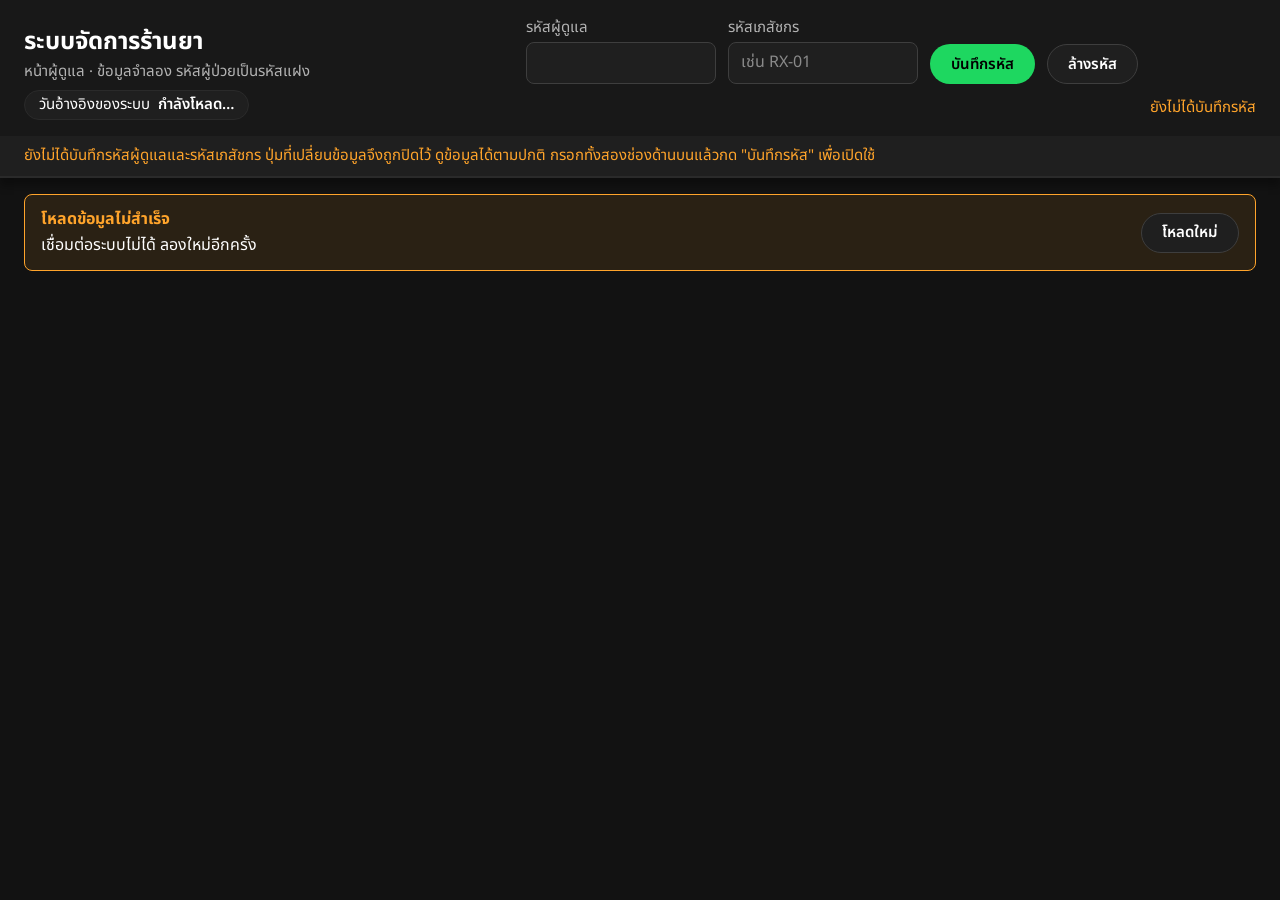
==== admin.html @ 88358f25 "Add index, pos and admin pages for activity #4 index.html: home page with link array (pos, admin, da" ====
<!DOCTYPE html>
<html lang="th">
<head>
<meta charset="utf-8">
<meta name="viewport" content="width=device-width, initial-scale=1">
<title>ระบบจัดการร้านยา · หน้าผู้ดูแล</title>
<link rel="preconnect" href="https://fonts.googleapis.com">
<link rel="preconnect" href="https://fonts.gstatic.com" crossorigin>
<link href="https://fonts.googleapis.com/css2?family=Noto+Sans+Thai:wght@400;500;600;700&display=swap" rel="stylesheet">
<style>
  :root {
    --bg: #121212;
    --card: #181818;
    --sub: #1f1f1f;
    --line: #2a2a2a;
    --hover: #262626;
    --border: #3e3e3e;
    --text: #ffffff;
    --muted: #b3b3b3;
    --green: #1ed760;
    --orange: #ffa42b;
    --gray: #7c7c7c;
    --red: #f3727f;
    --radius: 8px;
    --pill: 9999px;
    --shadow-card: rgba(0, 0, 0, 0.3) 0px 8px 8px;
    --shadow-dialog: rgba(0, 0, 0, 0.5) 0px 8px 24px;
  }
  * { box-sizing: border-box; }
  html, body { margin: 0; }
  body {
    background: var(--bg);
    color: var(--text);
    font-family: 'Noto Sans Thai', system-ui, sans-serif;
    font-size: 16px;
    line-height: 1.6;
  }
  h1, h2, h3 { margin: 0; font-weight: 700; line-height: 1.4; }
  h1 { font-size: 24px; }
  h2 { font-size: 22px; }
  h3 { font-size: 20px; }
  p { margin: 0; }
  [hidden] { display: none !important; }

  .wrap { max-width: 1440px; margin: 0 auto; padding: 0 24px; }

  /* ---------- ส่วนหัว ---------- */
  header.top {
    background: var(--card);
    border-bottom: 1px solid var(--line);
    box-shadow: var(--shadow-card);
  }
  .top-inner {
    display: flex; align-items: flex-end; justify-content: space-between;
    gap: 24px; padding: 16px 24px; flex-wrap: wrap;
  }
  .brand .sub { color: var(--muted); font-size: 15px; }
  .asof {
    display: inline-flex; align-items: center; gap: 8px; margin-top: 6px;
    background: var(--sub); border: 1px solid var(--line); border-radius: var(--pill);
    padding: 2px 14px; font-size: 15px;
  }
  .asof b { font-weight: 600; }
  .creds { display: flex; align-items: flex-end; gap: 12px; flex-wrap: wrap; }
  .creds .field { display: flex; flex-direction: column; gap: 2px; }
  .creds input { width: 190px; }
  .cred-status { flex-basis: 100%; text-align: right; font-size: 15px; color: var(--muted); min-height: 1.6em; }
  .cred-status.warn { color: var(--orange); }

  .lock-note {
    background: var(--sub); border-bottom: 1px solid var(--line);
    color: var(--orange); font-size: 15px; padding: 8px 24px;
  }

  /* ---------- ฟอร์ม ---------- */
  label { font-size: 15px; color: var(--muted); }
  input[type=text], input[type=password], input[type=number], input[type=date], input[type=search], select, textarea {
    font: inherit; font-size: 16px; color: var(--text);
    background: var(--sub); border: 1px solid var(--border); border-radius: var(--radius);
    padding: 7px 12px; min-height: 42px;
  }
  input[type=date] { color-scheme: dark; }
  select { color-scheme: dark; cursor: pointer; }
  textarea { resize: vertical; min-height: 70px; width: 100%; }
  input::placeholder, textarea::placeholder { color: #8a8a8a; }
  input:focus-visible, select:focus-visible, textarea:focus-visible {
    outline: 2px solid var(--text); outline-offset: 2px; border-color: var(--text);
  }
  .check { display: inline-flex; align-items: center; gap: 8px; color: var(--text); font-size: 15px; cursor: pointer; }
  .check input { width: 18px; height: 18px; accent-color: var(--green); }

  /* ---------- ปุ่ม (แคปซูล) ---------- */
  .btn {
    font: inherit; font-size: 15px; font-weight: 600; line-height: 1.4;
    border-radius: var(--pill); padding: 8px 20px; min-height: 40px;
    border: 1px solid transparent; cursor: pointer; white-space: nowrap;
    transition: transform .08s ease, background-color .12s ease, filter .12s ease;
  }
  .btn:focus-visible { outline: 3px solid var(--text); outline-offset: 2px; }
  .btn:active:not(:disabled) { transform: scale(0.97); }
  .btn.primary { background: var(--green); color: #000; }
  .btn.primary:hover:not(:disabled) { filter: brightness(1.08); }
  .btn.secondary { background: var(--sub); color: var(--text); border-color: var(--border); }
  .btn.secondary:hover:not(:disabled) { background: #2c2c2c; border-color: #6a6a6a; }
  .btn.danger { background: transparent; color: var(--red); border: 2px solid var(--red); }
  .btn.danger:hover:not(:disabled) { background: rgba(243, 114, 127, 0.12); }
  .btn.sm { padding: 4px 14px; min-height: 34px; font-size: 15px; }
  .btn:disabled { opacity: .4; cursor: not-allowed; }

  /* ---------- แถบเตือน ---------- */
  .banner {
    display: flex; align-items: center; justify-content: space-between; gap: 16px;
    border: 1px solid var(--orange); background: rgba(255, 164, 43, 0.1);
    color: var(--text); border-radius: var(--radius); padding: 12px 16px; margin-top: 16px;
  }
  .banner .title { color: var(--orange); font-weight: 700; }
  .loading { color: var(--muted); padding: 32px 0; }

  /* ---------- แท็บ ---------- */
  .tabs { display: flex; gap: 8px; margin: 20px 0 16px; }
  .tab {
    font: inherit; font-size: 16px; font-weight: 600; cursor: pointer;
    background: var(--sub); color: var(--muted); border: 1px solid var(--line);
    border-radius: var(--pill); padding: 8px 22px;
  }
  .tab:hover { color: var(--text); }
  .tab[aria-selected=true] { background: var(--text); color: #000; border-color: var(--text); }
  .tab:focus-visible { outline: 3px solid var(--text); outline-offset: 2px; }
  .tab .n { font-weight: 400; }

  .panel {
    background: var(--card); border-radius: var(--radius); box-shadow: var(--shadow-card);
    padding: 20px; margin-bottom: 32px;
  }
  .panel-head { display: flex; align-items: center; justify-content: space-between; gap: 16px; margin-bottom: 14px; }
  .toolbar { display: flex; align-items: flex-end; gap: 16px; flex-wrap: wrap; margin-bottom: 12px; }
  .toolbar .field { display: flex; flex-direction: column; gap: 2px; }
  .toolbar input[type=search] { width: 300px; }
  .count { color: var(--muted); font-size: 15px; margin-left: auto; align-self: center; }

  /* ---------- ตาราง ---------- */
  .table-wrap {
    overflow: auto; max-height: calc(100vh - 330px); min-height: 320px;
    border: 1px solid var(--line); border-radius: var(--radius);
  }
  table { width: 100%; border-collapse: collapse; font-size: 15px; }
  thead th {
    position: sticky; top: 0; z-index: 1;
    background: var(--sub); color: var(--muted); font-weight: 600; text-align: left;
    padding: 10px 12px; border-bottom: 1px solid var(--line); white-space: nowrap;
  }
  tbody td { padding: 9px 12px; border-bottom: 1px solid var(--line); vertical-align: top; }
  tbody tr:hover td { background: var(--hover); }
  tbody tr:last-child td { border-bottom: none; }
  th.num, td.num { text-align: right; font-variant-numeric: tabular-nums; white-space: nowrap; }
  td.code { white-space: nowrap; font-weight: 600; }
  td.nowrap { white-space: nowrap; }
  td.actions { white-space: nowrap; }
  td.actions .btn + .btn { margin-left: 6px; }
  .muted { color: var(--muted); }
  .small { font-size: 15px; color: var(--muted); display: block; }
  .empty td { text-align: center; color: var(--muted); padding: 28px; }
  tr.row-expired td { background: rgba(243, 114, 127, 0.07); }
  tr.row-expired td:first-child { box-shadow: inset 4px 0 0 var(--red); }
  .more-row { display: flex; justify-content: center; padding-top: 14px; }

  /* ---------- ป้ายสถานะ (สี + ข้อความ) ---------- */
  .badge {
    display: inline-flex; align-items: center; gap: 6px;
    border-radius: var(--pill); padding: 1px 12px; font-size: 15px; font-weight: 600;
    border: 1px solid; white-space: nowrap;
  }
  .badge::before { content: ""; width: 8px; height: 8px; border-radius: 50%; background: currentColor; }
  .b-active { color: var(--green); border-color: var(--green); background: rgba(30, 215, 96, 0.1); }
  .b-quarantine { color: var(--orange); border-color: var(--orange); background: rgba(255, 164, 43, 0.1); }
  .b-written_off { color: #c8c8c8; border-color: var(--gray); background: rgba(124, 124, 124, 0.15); }
  .b-on { color: var(--text); border-color: #6a6a6a; background: var(--sub); }
  .b-off { color: #c8c8c8; border-color: var(--gray); background: transparent; border-style: dashed; }
  .b-dispense { color: var(--text); border-color: #6a6a6a; background: var(--sub); }
  .b-return { color: var(--muted); border-color: var(--muted); background: transparent; }
  .b-void { color: #c8c8c8; border-color: var(--gray); background: transparent; border-style: dashed; }
  .tag-expired {
    display: inline-block; margin-left: 8px; font-size: 15px; font-weight: 600;
    color: var(--red); border: 1px solid var(--red); border-radius: var(--pill); padding: 0 10px;
  }

  /* ---------- กล่องยืนยัน ---------- */
  dialog {
    width: min(600px, calc(100vw - 48px)); max-height: calc(100vh - 48px);
    background: var(--card); color: var(--text); border: 1px solid var(--line);
    border-radius: 12px; padding: 0; box-shadow: var(--shadow-dialog);
  }
  dialog::backdrop { background: rgba(0, 0, 0, 0.7); }
  .dlg-body { padding: 22px 24px 20px; display: flex; flex-direction: column; gap: 14px; }
  .dlg-summary {
    background: var(--sub); border: 1px solid var(--line); border-radius: var(--radius);
    padding: 10px 14px; font-size: 16px;
  }
  .dlg-summary.danger { border-color: var(--red); }
  .dlg-fields { display: grid; grid-template-columns: 1fr 1fr; gap: 12px 16px; }
  .dlg-fields .field { display: flex; flex-direction: column; gap: 2px; }
  .dlg-fields .field.full { grid-column: 1 / -1; }
  .dlg-fields input, .dlg-fields select { width: 100%; }
  .hint { font-size: 15px; color: var(--muted); }
  .req { color: var(--red); }
  .dlg-error {
    border: 1px solid var(--red); background: rgba(243, 114, 127, 0.1); color: var(--red);
    border-radius: var(--radius); padding: 10px 14px; font-weight: 500;
  }
  .reauth { border: 1px dashed var(--orange); border-radius: var(--radius); padding: 10px 14px; display: flex; flex-direction: column; gap: 4px; }
  .dlg-actions { display: flex; justify-content: flex-end; gap: 12px; padding-top: 4px; }

  /* ---------- ข้อความสำเร็จ ---------- */
  .toast {
    position: fixed; right: 24px; bottom: 24px; z-index: 50; width: 440px;
    display: flex; gap: 12px; align-items: flex-start;
    background: var(--card); border: 1px solid var(--green); border-left: 6px solid var(--green);
    border-radius: var(--radius); box-shadow: var(--shadow-dialog); padding: 12px 14px;
  }
  .toast .t-title { color: var(--green); font-weight: 700; }
  .toast .t-msg { flex: 1; }
  .toast .x {
    font: inherit; background: transparent; color: var(--muted); border: 1px solid var(--border);
    border-radius: var(--pill); padding: 0 12px; cursor: pointer; min-height: 32px;
  }
  .toast .x:focus-visible { outline: 3px solid var(--text); outline-offset: 2px; }
</style>
</head>
<body>

<header class="top">
  <div class="top-inner">
    <div class="brand">
      <h1>ระบบจัดการร้านยา</h1>
      <p class="sub">หน้าผู้ดูแล · ข้อมูลจำลอง รหัสผู้ป่วยเป็นรหัสแฝง</p>
      <p class="asof">วันอ้างอิงของระบบ <b id="asof">กำลังโหลด…</b></p>
    </div>
    <form id="cred-form" class="creds" autocomplete="off" novalidate>
      <div class="field">
        <label for="admin-code">รหัสผู้ดูแล</label>
        <input id="admin-code" type="password" autocomplete="off" spellcheck="false">
      </div>
      <div class="field">
        <label for="rx-code">รหัสเภสัชกร</label>
        <input id="rx-code" type="text" placeholder="เช่น RX-01" autocomplete="off" spellcheck="false">
      </div>
      <button type="submit" class="btn primary">บันทึกรหัส</button>
      <button type="button" id="cred-clear" class="btn secondary">ล้างรหัส</button>
      <p id="cred-status" class="cred-status" role="status" aria-live="polite"></p>
    </form>
  </div>
  <p id="lock-note" class="lock-note" role="note">
    ยังไม่ได้บันทึกรหัสผู้ดูแลและรหัสเภสัชกร ปุ่มที่เปลี่ยนข้อมูลจึงถูกปิดไว้ ดูข้อมูลได้ตามปกติ
    กรอกทั้งสองช่องด้านบนแล้วกด "บันทึกรหัส" เพื่อเปิดใช้
  </p>
</header>

<main class="wrap">
  <div id="load-banner" class="banner" role="alert" hidden>
    <div>
      <p class="title" id="load-title">โหลดข้อมูลไม่สำเร็จ</p>
      <p id="load-msg"></p>
    </div>
    <button type="button" id="reload-btn" class="btn secondary">โหลดใหม่</button>
  </div>

  <p id="loading" class="loading" role="status">กำลังโหลดข้อมูล…</p>

  <div id="app" hidden>
    <div class="tabs" role="tablist" aria-label="ส่วนจัดการ">
      <button type="button" class="tab" role="tab" id="tab-catalog" aria-controls="panel-catalog" aria-selected="true">บัญชียา <span class="n" id="n-catalog"></span></button>
      <button type="button" class="tab" role="tab" id="tab-stock" aria-controls="panel-stock" aria-selected="false" tabindex="-1">คลังรายล็อต <span class="n" id="n-stock"></span></button>
      <button type="button" class="tab" role="tab" id="tab-log" aria-controls="panel-log" aria-selected="false" tabindex="-1">รายการจ่าย <span class="n" id="n-log"></span></button>
    </div>

    <!-- แท็บ บัญชียา -->
    <section class="panel" role="tabpanel" id="panel-catalog" aria-labelledby="tab-catalog">
      <div class="panel-head">
        <h2>บัญชียา</h2>
        <button type="button" class="btn primary" id="btn-add-drug" data-write>เพิ่มยา</button>
      </div>
      <div class="toolbar">
        <div class="field">
          <label for="cat-q">ค้นหา (รหัสยา / ชื่อสามัญ)</label>
          <input id="cat-q" type="search" placeholder="เช่น PARA หรือ Paracetamol">
        </div>
        <div class="field">
          <label for="cat-cat">หมวด</label>
          <select id="cat-cat"><option value="">ทุกหมวด</option></select>
        </div>
        <label class="check"><input type="checkbox" id="cat-nolot"> เฉพาะที่ยังไม่มีล็อต</label>
        <label class="check"><input type="checkbox" id="cat-inactive"> เฉพาะที่ปิดใช้งาน</label>
        <span class="count" id="cat-count"></span>
      </div>
      <div class="table-wrap">
        <table>
          <thead>
            <tr>
              <th>รหัสยา</th><th>ชื่อสามัญ</th><th>ความแรง</th><th>รูปแบบ</th><th>หมวด</th>
              <th class="num">จุดสั่งซื้อ</th><th class="num">ยอดใช้ได้</th><th class="num">จำนวนล็อต</th>
              <th>สถานะ</th><th>จัดการ</th>
            </tr>
          </thead>
          <tbody id="cat-body"></tbody>
        </table>
      </div>
    </section>

    <!-- แท็บ คลังรายล็อต -->
    <section class="panel" role="tabpanel" id="panel-stock" aria-labelledby="tab-stock" hidden>
      <div class="panel-head">
        <h2>คลังรายล็อต</h2>
        <button type="button" class="btn primary" id="btn-receive" data-write>รับยาเข้าล็อตใหม่</button>
      </div>
      <div class="toolbar">
        <div class="field">
          <label for="stk-q">ค้นหา (รหัสล็อตระบบ / รหัสยา / เลขล็อต)</label>
          <input id="stk-q" type="search" placeholder="เช่น S007 หรือ PARA500">
        </div>
        <div class="field">
          <label for="stk-status">สถานะ</label>
          <select id="stk-status">
            <option value="">ทุกสถานะ</option>
            <option value="active">ใช้ได้</option>
            <option value="quarantine">กักไว้</option>
            <option value="written_off">ตัดจำหน่าย</option>
          </select>
        </div>
        <span class="count" id="stk-count"></span>
      </div>
      <div class="table-wrap">
        <table>
          <thead>
            <tr>
              <th>รหัสล็อตระบบ</th><th>รหัสยา</th><th>เลขล็อต</th><th>วันรับ</th><th>วันหมดอายุ</th>
              <th class="num">คงเหลือ</th><th class="num">ราคาทุน</th><th>สถานะ</th><th>จัดการ</th>
            </tr>
          </thead>
          <tbody id="stk-body"></tbody>
        </table>
      </div>
    </section>

    <!-- แท็บ รายการจ่าย -->
    <section class="panel" role="tabpanel" id="panel-log" aria-labelledby="tab-log" hidden>
      <div class="panel-head">
        <h2>รายการจ่าย</h2>
      </div>
      <div class="toolbar">
        <div class="field">
          <label for="log-q">ค้นหา (เลขที่ใบจ่าย / รหัสยา / รหัสผู้ป่วย)</label>
          <input id="log-q" type="search" placeholder="เช่น D0115">
        </div>
        <div class="field">
          <label for="log-type">ประเภท</label>
          <select id="log-type">
            <option value="">ทุกประเภท</option>
            <option value="dispense">จ่าย</option>
            <option value="return">คืน</option>
            <option value="void">ยกเลิก</option>
          </select>
        </div>
        <span class="count" id="log-count"></span>
      </div>
      <div class="table-wrap">
        <table>
          <thead>
            <tr>
              <th>เลขที่ใบจ่าย</th><th>วันเวลา</th><th>รหัสยา</th><th>เลขล็อต</th><th class="num">จำนวน</th>
              <th>รหัสผู้ป่วย</th><th>รหัสเภสัชกร</th><th>ประเภท</th><th>จัดการ</th>
            </tr>
          </thead>
          <tbody id="log-body"></tbody>
        </table>
      </div>
      <div class="more-row"><button type="button" class="btn secondary" id="log-more" hidden>แสดงเพิ่ม</button></div>
    </section>
  </div>
</main>

<!-- กล่องยืนยัน (ใช้ร่วมทุก action) -->
<dialog id="dlg" aria-labelledby="dlg-title">
  <form id="dlg-form" class="dlg-body" novalidate>
    <h3 id="dlg-title"></h3>
    <p id="dlg-summary" class="dlg-summary"></p>
    <div id="dlg-fields" class="dlg-fields"></div>
    <div id="dlg-reauth" class="reauth" hidden>
      <label for="dlg-reauth-input">รหัสผู้ดูแลใหม่ <span class="req">*</span></label>
      <input id="dlg-reauth-input" type="password" autocomplete="off" spellcheck="false">
      <span class="hint">กรอกแล้วกด "ยืนยัน" อีกครั้ง ระบบจะบันทึกรหัสใหม่และส่งรายการนี้ซ้ำ</span>
    </div>
    <p id="dlg-error" class="dlg-error" role="alert" hidden></p>
    <div class="dlg-actions">
      <button type="button" class="btn secondary" id="dlg-cancel">ยกเลิก</button>
      <button type="submit" class="btn primary" id="dlg-ok">ยืนยัน</button>
    </div>
  </form>
</dialog>

<div id="toast" class="toast" role="status" aria-live="polite" hidden>
  <div class="t-msg">
    <p class="t-title">บันทึกสำเร็จ</p>
    <p id="toast-msg"></p>
  </div>
  <button type="button" class="x" id="toast-close" aria-label="ปิดข้อความ">ปิด</button>
</div>

<script>
'use strict';

/* =========================================================
   ค่าคงที่ (ไม่มีรหัสลับใด ๆ ในโค้ด)
   ========================================================= */
const KEY_ADMIN = 'rx_admin_code';
const KEY_RX = 'rx_pharmacist_code';
const NET_ERR = 'เชื่อมต่อระบบไม่ได้ ลองใหม่อีกครั้ง';
const LOCK_MSG = 'กรอกรหัสผู้ดูแลและรหัสเภสัชกร แล้วกด "บันทึกรหัส" ก่อน';
const LOG_PAGE = 50;

const STATUS_LABEL = { active: 'ใช้ได้', quarantine: 'กักไว้', written_off: 'ตัดจำหน่าย' };
const TYPE_LABEL = { dispense: 'จ่าย', return: 'คืน', void: 'ยกเลิก' };
const DRUG_FIELD_LABEL = {
  sku: 'รหัสยา', generic_name: 'ชื่อสามัญ', strength: 'ความแรง', dosage_form: 'รูปแบบ',
  unit: 'หน่วย', category: 'หมวด', atc_code: 'รหัส ATC', reorder_level: 'จุดสั่งซื้อ'
};

const state = {
  asOf: null,
  catalog: [],
  stock: [],
  log: [],
  drugBySku: new Map(),
  logShown: LOG_PAGE,
  loadedOnce: false,
  halted: false
};

/* =========================================================
   ตัวช่วยสร้าง element (ใช้ textContent / createElement เท่านั้น ไม่ประกอบ HTML จากข้อความ)
   ========================================================= */
const $ = (sel) => document.querySelector(sel);

function el(tag, props, ...children) {
  const n = document.createElement(tag);
  if (props) {
    for (const [k, v] of Object.entries(props)) {
      if (v === null || v === undefined || v === false) continue;
      if (k === 'class') n.className = v;
      else if (k === 'text') n.textContent = v;
      else if (k.startsWith('on') && typeof v === 'function') n.addEventListener(k.slice(2), v);
      else n.setAttribute(k, v === true ? '' : String(v));
    }
  }
  for (const c of children.flat()) {
    if (c === null || c === undefined || c === false) continue;
    n.append(c instanceof Node ? c : String(c));
  }
  return n;
}

const str = (v) => (v === null || v === undefined) ? '' : String(v);

/* =========================================================
   sessionStorage เท่านั้น
   ========================================================= */
function ssGet(k) { try { return sessionStorage.getItem(k) || ''; } catch (e) { return ''; } }
function ssSet(k, v) { try { sessionStorage.setItem(k, v); return true; } catch (e) { return false; } }
function ssDel(k) { try { sessionStorage.removeItem(k); } catch (e) { /* ignore */ } }
function creds() { return { admin: ssGet(KEY_ADMIN), by: ssGet(KEY_RX) }; }
function canWrite() { const c = creds(); return !!(c.admin && c.by); }

/* =========================================================
   รูปแบบการแสดงผล (แสดงค่าที่เซิร์ฟเวอร์ส่ง ไม่คำนวณยอดเอง)
   ========================================================= */
function fmtInt(v) {
  if (v === null || v === undefined || v === '') return '—';
  const x = Number(v);
  return Number.isFinite(x) ? Math.round(x).toLocaleString('en-US') : '—';
}
function fmtMoney(v) {
  if (v === null || v === undefined || v === '') return '—';
  const x = Number(v);
  return Number.isFinite(x)
    ? x.toLocaleString('en-US', { minimumFractionDigits: 2, maximumFractionDigits: 2 })
    : '—';
}
function fmtDate(v) {
  if (v === null || v === undefined || v === '') return null;
  const s = String(v);
  return /^\d{4}-\d{2}-\d{2}/.test(s) ? s.slice(0, 10) : s;
}
function isTrue(v) { return v === true || v === 'true' || v === 1 || v === 't'; }
function drugLabel(sku) {
  const d = state.drugBySku.get(sku);
  return d ? [d.generic_name, d.strength].filter(Boolean).join(' ') : '';
}
function errText(e) {
  if (e === null || e === undefined) return '';
  if (typeof e === 'string') return e;
  if (typeof e === 'object' && e.message) return String(e.message);
  try { return JSON.stringify(e); } catch (x) { return String(e); }
}

/* =========================================================
   ส่วนหัว: รหัสผู้ดูแล / รหัสเภสัชกร
   ========================================================= */
function updateLock() {
  const ok = canWrite();
  document.querySelectorAll('[data-write]').forEach((b) => {
    b.disabled = !ok;
    if (ok) b.removeAttribute('title'); else b.title = LOCK_MSG;
  });
  $('#lock-note').hidden = ok;
  updateCredStatus();
}

function updateCredStatus() {
  const c = creds();
  const st = $('#cred-status');
  const typedAdmin = $('#admin-code').value;
  const typedRx = $('#rx-code').value.trim().toUpperCase();
  st.classList.remove('warn');
  if (c.admin && c.by) {
    if (typedAdmin !== c.admin || typedRx !== c.by) {
      st.textContent = 'มีการแก้รหัสที่ยังไม่บันทึก กด "บันทึกรหัส" เพื่อใช้ค่าใหม่ (ตอนนี้ยังใช้ผู้บันทึก ' + c.by + ')';
      st.classList.add('warn');
    } else {
      st.textContent = 'บันทึกรหัสแล้ว · ผู้บันทึก ' + c.by;
    }
  } else {
    st.textContent = 'ยังไม่ได้บันทึกรหัส';
    st.classList.add('warn');
  }
}

$('#cred-form').addEventListener('submit', (e) => {
  e.preventDefault();
  const admin = $('#admin-code').value;
  const rx = $('#rx-code').value.trim().toUpperCase();
  $('#rx-code').value = rx;
  if (!admin.trim() || !rx) {
    const st = $('#cred-status');
    st.textContent = 'กรอกให้ครบทั้งรหัสผู้ดูแลและรหัสเภสัชกร';
    st.classList.add('warn');
    (!admin.trim() ? $('#admin-code') : $('#rx-code')).focus();
    return;
  }
  ssSet(KEY_ADMIN, admin);
  ssSet(KEY_RX, rx);
  updateLock();
});

$('#cred-clear').addEventListener('click', () => {
  ssDel(KEY_ADMIN);
  ssDel(KEY_RX);
  $('#admin-code').value = '';
  $('#rx-code').value = '';
  updateLock();
});

$('#admin-code').addEventListener('input', updateCredStatus);
$('#rx-code').addEventListener('input', updateCredStatus);

/* =========================================================
   โหลดข้อมูล GET /api/data
   ========================================================= */
function showLoadError(title, msg) {
  $('#load-title').textContent = title;
  $('#load-msg').textContent = msg;
  $('#load-banner').hidden = false;
  $('#loading').hidden = true;
  // ถ้ายังไม่เคยโหลดสำเร็จ หรือระบบสั่งหยุด ให้ซ่อนส่วนจัดการ
  $('#app').hidden = !state.loadedOnce || state.halted;
}

async function loadData() {
  const btn = $('#reload-btn');
  btn.disabled = true;
  if (!state.loadedOnce) $('#loading').hidden = false;

  let res, json;
  try {
    res = await fetch('/api/data', { cache: 'no-store', headers: { Accept: 'application/json' } });
  } catch (e) {
    btn.disabled = false;
    showLoadError('โหลดข้อมูลไม่สำเร็จ', NET_ERR + (state.loadedOnce ? ' (ตัวเลขบนจออาจไม่ตรงกับฐานข้อมูล)' : ''));
    return;
  }
  try {
    json = await res.json();
  } catch (e) {
    btn.disabled = false;
    showLoadError('โหลดข้อมูลไม่สำเร็จ', NET_ERR);
    return;
  }
  btn.disabled = false;

  if (!res.ok || !json || typeof json !== 'object') {
    showLoadError('โหลดข้อมูลไม่สำเร็จ',
      (json && json.message ? String(json.message) : 'ระบบตอบกลับผิดพลาด (HTTP ' + res.status + ')') +
      (state.loadedOnce ? ' (ตัวเลขบนจออาจไม่ตรงกับฐานข้อมูล)' : ''));
    return;
  }

  if (json.catalog_error) {
    state.halted = true;
    showLoadError('ยังไม่ได้ติดตั้งส่วนจัดการข้อมูล', errText(json.catalog_error) + ' — ติดตั้งแล้วกด "โหลดใหม่"');
    return;
  }

  state.halted = false;
  const items = (x) => (x && Array.isArray(x.items)) ? x.items : [];
  const metaAsOf = (x) => (x && x.meta && x.meta.as_of) ? x.meta.as_of : null;

  state.asOf = fmtDate(metaAsOf(json.drugs) || metaAsOf(json.catalog) || metaAsOf(json.stock) || metaAsOf(json.dispense_log));
  state.catalog = items(json.catalog);
  state.stock = items(json.stock);
  state.log = items(json.dispense_log);
  state.drugBySku = new Map(state.catalog.map((d) => [d.sku, d]));
  state.loadedOnce = true;

  $('#asof').textContent = state.asOf || 'ไม่ทราบ (เซิร์ฟเวอร์ไม่ได้ส่งมา)';
  $('#n-catalog').textContent = '(' + state.catalog.length + ')';
  $('#n-stock').textContent = '(' + state.stock.length + ')';
  $('#n-log').textContent = '(' + state.log.length + ')';

  rebuildCategoryFilter();
  renderAll();

  $('#load-banner').hidden = true;
  $('#loading').hidden = true;
  $('#app').hidden = false;
}

$('#reload-btn').addEventListener('click', loadData);

function renderAll() {
  renderCatalog();
  renderStock();
  renderLog();
  updateLock();
}

/* =========================================================
   ตัวช่วยตาราง
   ========================================================= */
function td(text, cls) { return el('td', { class: cls || null, text: str(text) }); }
function badge(text, cls) { return el('span', { class: 'badge ' + cls, text: text }); }
function actBtn(label, variant, onClick) {
  const ok = canWrite();
  return el('button', {
    type: 'button', class: 'btn sm ' + variant, 'data-write': true,
    disabled: !ok, title: ok ? null : LOCK_MSG, onclick: onClick, text: label
  });
}
function emptyRow(cols, text) {
  return el('tr', { class: 'empty' }, el('td', { colspan: cols, text: text }));
}
function distinct(field, extra) {
  const set = new Set();
  state.catalog.forEach((d) => { const v = str(d[field]).trim(); if (v) set.add(v); });
  if (extra) set.add(extra);
  return [...set].sort((a, b) => a.localeCompare(b, 'th'));
}

/* =========================================================
   แท็บ บัญชียา
   ========================================================= */
function rebuildCategoryFilter() {
  const sel = $('#cat-cat');
  const cur = sel.value;
  const opts = distinct('category');
  sel.replaceChildren(el('option', { value: '', text: 'ทุกหมวด' }), ...opts.map((c) => el('option', { value: c, text: c })));
  sel.value = opts.includes(cur) ? cur : '';
}

function renderCatalog() {
  const q = $('#cat-q').value.trim().toLowerCase();
  const cat = $('#cat-cat').value;
  const noLot = $('#cat-nolot').checked;
  const inactive = $('#cat-inactive').checked;

  const rows = state.catalog.filter((d) => {
    if (q && !(str(d.sku).toLowerCase().includes(q) || str(d.generic_name).toLowerCase().includes(q))) return false;
    if (cat && str(d.category) !== cat) return false;
    if (noLot && (Number(d.lot_count) || 0) !== 0) return false;
    if (inactive && isTrue(d.is_active)) return false;
    return true;
  }).sort((a, b) => str(a.sku).localeCompare(str(b.sku), 'en', { numeric: true }));

  const body = $('#cat-body');
  body.replaceChildren(...(rows.length ? rows.map(catalogRow) : [emptyRow(10, 'ไม่พบรายการที่ตรงกับเงื่อนไข')]));
  $('#cat-count').textContent = 'แสดง ' + rows.length + ' จาก ' + state.catalog.length + ' รายการ';
}

function catalogRow(d) {
  const active = isTrue(d.is_active);
  const qtyCell = el('td', { class: 'num' }, fmtInt(d.usable_qty));
  if (Number(d.quarantine_qty) > 0) {
    qtyCell.append(el('span', { class: 'small', text: 'กักไว้ ' + fmtInt(d.quarantine_qty) }));
  }
  return el('tr', null,
    td(d.sku, 'code'),
    td(d.generic_name),
    td(d.strength, 'nowrap'),
    td(d.dosage_form),
    td(d.category),
    td(fmtInt(d.reorder_level), 'num'),
    qtyCell,
    td(fmtInt(d.lot_count), 'num'),
    el('td', null, badge(active ? 'ใช้งาน' : 'ปิดใช้งาน', active ? 'b-on' : 'b-off')),
    el('td', { class: 'actions' },
      actBtn('แก้ไข', 'secondary', () => openEditDrug(d)),
      active
        ? actBtn('ปิดใช้งาน', 'danger', () => openSetActive(d, false))
        : actBtn('เปิดใช้งาน', 'secondary', () => openSetActive(d, true))
    )
  );
}

['#cat-q', '#cat-cat', '#cat-nolot', '#cat-inactive'].forEach((s) => {
  $(s).addEventListener('input', () => { renderCatalog(); updateLock(); });
});

/* =========================================================
   แท็บ คลังรายล็อต
   ========================================================= */
function renderStock() {
  const q = $('#stk-q').value.trim().toLowerCase();
  const st = $('#stk-status').value;

  const rows = state.stock.filter((s) => {
    if (q && !(str(s.stock_id).toLowerCase().includes(q) || str(s.sku).toLowerCase().includes(q) || str(s.lot).toLowerCase().includes(q))) return false;
    if (st && s.status !== st) return false;
    return true;
  }).sort((a, b) => str(a.stock_id).localeCompare(str(b.stock_id), 'en', { numeric: true }));

  $('#stk-body').replaceChildren(...(rows.length ? rows.map(stockRow) : [emptyRow(9, 'ไม่พบล็อตที่ตรงกับเงื่อนไข')]));
  $('#stk-count').textContent = 'แสดง ' + rows.length + ' จาก ' + state.stock.length + ' ล็อต';
}

function stockRow(s) {
  const exp = fmtDate(s.expiry);
  // ไฮไลต์เพื่อการมองเห็นเท่านั้น (เทียบกับ as_of จากเซิร์ฟเวอร์ ไม่ใช้วันที่ของเครื่อง) ไม่เปลี่ยนสถานะใด ๆ
  const expired = !!(exp && state.asOf && exp < state.asOf);

  const expCell = el('td', { class: 'nowrap' });
  if (exp) {
    expCell.append(exp);
    if (expired) expCell.append(el('span', { class: 'tag-expired', text: 'หมดอายุแล้ว' }));
  } else {
    expCell.append(el('span', { class: 'muted', text: 'ไม่ระบุ' }));
  }

  const skuCell = el('td', { class: 'code' }, str(s.sku));
  const name = drugLabel(s.sku);
  if (name) skuCell.append(el('span', { class: 'small', text: name }));

  const statusText = STATUS_LABEL[s.status] || str(s.status);
  const actions = el('td', { class: 'actions' });
  if (s.status === 'active') {
    actions.append(
      actBtn('กักไว้', 'secondary', () => openStockStatus(s, 'quarantine')),
      actBtn('ตัดจำหน่าย', 'danger', () => openStockStatus(s, 'written_off'))
    );
  } else if (s.status === 'quarantine') {
    actions.append(
      actBtn('ปล่อยใช้', 'secondary', () => openStockStatus(s, 'active')),
      actBtn('แก้วันหมดอายุ', 'secondary', () => openFixExpiry(s)),
      actBtn('ตัดจำหน่าย', 'danger', () => openStockStatus(s, 'written_off'))
    );
  }

  return el('tr', { class: expired ? 'row-expired' : null },
    td(s.stock_id, 'code'),
    skuCell,
    td(s.lot, 'nowrap'),
    td(fmtDate(s.received_date) || '—', 'nowrap'),
    expCell,
    td(fmtInt(s.qty_on_hand), 'num'),
    td(fmtMoney(s.unit_cost), 'num'),
    el('td', null, badge(statusText, 'b-' + (STATUS_LABEL[s.status] ? s.status : 'written_off'))),
    actions
  );
}

['#stk-q', '#stk-status'].forEach((s) => {
  $(s).addEventListener('input', () => { renderStock(); updateLock(); });
});

/* =========================================================
   แท็บ รายการจ่าย
   ========================================================= */
function sortedLog() {
  // เรียงใหม่ไปเก่า ตามข้อความวันเวลาที่เซิร์ฟเวอร์ส่ง (ไม่แปลงเขตเวลา) แล้วตามเลขที่ใบจ่าย
  return [...state.log].sort((a, b) => {
    const t = str(b.datetime).localeCompare(str(a.datetime));
    return t !== 0 ? t : str(b.dispense_id).localeCompare(str(a.dispense_id), 'en', { numeric: true });
  });
}

function renderLog() {
  const q = $('#log-q').value.trim().toLowerCase();
  const ty = $('#log-type').value;

  const rows = sortedLog().filter((r) => {
    if (q && !(str(r.dispense_id).toLowerCase().includes(q) || str(r.sku).toLowerCase().includes(q) || str(r.patient_code).toLowerCase().includes(q))) return false;
    if (ty && r.type !== ty) return false;
    return true;
  });

  const shown = rows.slice(0, state.logShown);
  $('#log-body').replaceChildren(...(shown.length ? shown.map(logRow) : [emptyRow(9, 'ไม่พบรายการที่ตรงกับเงื่อนไข')]));
  $('#log-count').textContent = 'แสดง ' + shown.length + ' จาก ' + rows.length + ' รายการ' +
    (rows.length !== state.log.length ? ' (ทั้งหมด ' + state.log.length + ')' : '');

  const more = $('#log-more');
  const left = rows.length - shown.length;
  more.hidden = left <= 0;
  more.textContent = 'แสดงเพิ่ม (' + Math.min(LOG_PAGE, left) + ' จากที่เหลือ ' + left + ')';
}

function logRow(r) {
  const actions = el('td', { class: 'actions' });
  if (r.type === 'dispense') {
    actions.append(
      actBtn('คืนยา', 'secondary', () => openReturn(r)),
      actBtn('ยกเลิกรายการ', 'danger', () => openVoid(r))
    );
  }
  return el('tr', null,
    td(r.dispense_id, 'code'),
    td(r.datetime, 'nowrap'),
    td(r.sku, 'code'),
    td(r.lot, 'nowrap'),
    td(fmtInt(r.qty), 'num'),
    td(r.patient_code, 'nowrap'),
    td(r.pharmacist_code, 'nowrap'),
    el('td', null, badge(TYPE_LABEL[r.type] || str(r.type), 'b-' + (TYPE_LABEL[r.type] ? r.type : 'void'))),
    actions
  );
}

['#log-q', '#log-type'].forEach((s) => {
  $(s).addEventListener('input', () => { state.logShown = LOG_PAGE; renderLog(); updateLock(); });
});
$('#log-more').addEventListener('click', () => {
  state.logShown += LOG_PAGE;
  renderLog();
  updateLock();
});

/* =========================================================
   แท็บ
   ========================================================= */
const TABS = ['catalog', 'stock', 'log'];
function selectTab(name, focus) {
  TABS.forEach((t) => {
    const on = t === name;
    const tab = $('#tab-' + t);
    tab.setAttribute('aria-selected', on ? 'true' : 'false');
    tab.tabIndex = on ? 0 : -1;
    $('#panel-' + t).hidden = !on;
    if (on && focus) tab.focus();
  });
}
TABS.forEach((t, i) => {
  const tab = $('#tab-' + t);
  tab.addEventListener('click', () => selectTab(t));
  tab.addEventListener('keydown', (e) => {
    if (e.key === 'ArrowRight') selectTab(TABS[(i + 1) % TABS.length], true);
    else if (e.key === 'ArrowLeft') selectTab(TABS[(i + TABS.length - 1) % TABS.length], true);
  });
});

/* =========================================================
   ส่งข้อมูล POST /api/admin
   ========================================================= */
async function postAdmin(body, adminCode) {
  let res, data;
  try {
    res = await fetch('/api/admin', {
      method: 'POST',
      cache: 'no-store',
      headers: { 'Content-Type': 'application/json', 'x-admin-code': adminCode },
      body: JSON.stringify(body)
    });
  } catch (e) {
    return { ok: false, message: NET_ERR };
  }
  try {
    data = await res.json();
  } catch (e) {
    return { ok: false, status: res.status, message: NET_ERR };
  }
  const msg = data && data.message ? String(data.message) : '';
  if (res.status === 401) return { ok: false, status: 401, message: msg || 'รหัสผู้ดูแลไม่ถูกต้อง' };
  if (res.ok && data && data.ok === true) return { ok: true, data: data };
  return { ok: false, status: res.status, message: msg || ('ระบบตอบกลับผิดพลาด (HTTP ' + res.status + ')') };
}

/* =========================================================
   กล่องยืนยัน (ใช้ร่วมทุก action)
   cfg = { title, danger, summary(values), fields[], reason, validate(values)->[ข้อความ],
           body(values)->object, success(resp, values)->ข้อความ }
   ========================================================= */
const dlg = $('#dlg');
let dlgCfg = null;
let dlgBusy = false;
let fieldSeq = 0;

function buildField(f) {
  const id = 'f-' + f.name + '-' + (++fieldSeq);
  let input;
  if (f.type === 'select') {
    input = el('select', { id: id, name: f.name },
      el('option', { value: '', text: '— เลือก' + (f.label ? f.label : '') + ' —' }),
      ...f.options.map((o) => el('option', { value: o.value, text: o.label }))
    );
    input.value = str(f.value);
  } else if (f.type === 'textarea') {
    input = el('textarea', { id: id, name: f.name, rows: 2, placeholder: f.placeholder || null });
    input.value = str(f.value);
  } else {
    input = el('input', {
      id: id, name: f.name, type: f.type || 'text',
      step: f.step || null, min: f.min !== undefined ? f.min : null,
      inputmode: f.inputmode || null, placeholder: f.placeholder || null,
      autocomplete: 'off', spellcheck: 'false'
    });
    input.value = str(f.value);
  }
  if (f.upper) {
    input.addEventListener('input', () => {
      const p = input.selectionStart;
      input.value = input.value.toUpperCase();
      try { input.setSelectionRange(p, p); } catch (e) { /* ignore */ }
    });
  }
  return el('div', { class: 'field' + (f.full ? ' full' : '') },
    el('label', { for: id }, f.label, f.required ? el('span', { class: 'req', text: ' *' }) : null),
    input,
    f.hint ? el('span', { class: 'hint', text: f.hint }) : null
  );
}

function dlgValues() {
  const out = {};
  $('#dlg-fields').querySelectorAll('input, select, textarea').forEach((n) => { out[n.name] = n.value; });
  return out;
}

function refreshSummary() {
  if (!dlgCfg) return;
  const s = typeof dlgCfg.summary === 'function' ? dlgCfg.summary(dlgValues()) : dlgCfg.summary;
  $('#dlg-summary').textContent = s;
}

function dlgError(msg) {
  const e = $('#dlg-error');
  if (msg) { e.textContent = msg; e.hidden = false; }
  else { e.textContent = ''; e.hidden = true; }
}

function setBusy(b) {
  dlgBusy = b;
  const ok = $('#dlg-ok');
  ok.disabled = b;
  ok.textContent = b ? 'กำลังบันทึก…' : 'ยืนยัน';
  $('#dlg-cancel').disabled = b;
}

function openDialog(cfg) {
  if (!canWrite()) { updateLock(); return; }
  dlgCfg = cfg;
  $('#dlg-title').textContent = cfg.title;
  $('#dlg-summary').classList.toggle('danger', !!cfg.danger);
  const fields = (cfg.fields || []).slice();
  if (cfg.reason) {
    fields.push({ name: 'reason', label: 'เหตุผล', type: 'textarea', required: true, full: true, placeholder: 'ระบุเหตุผลที่บันทึกรายการนี้' });
  }
  $('#dlg-fields').replaceChildren(...fields.map(buildField));
  $('#dlg-fields').hidden = fields.length === 0;
  $('#dlg-reauth').hidden = true;
  $('#dlg-reauth-input').value = '';
  dlgError('');
  setBusy(false);
  $('#dlg-ok').className = 'btn ' + (cfg.danger ? 'danger' : 'primary');
  refreshSummary();
  dlg.showModal();
  const first = $('#dlg-fields').querySelector('input, select, textarea');
  (first || $('#dlg-cancel')).focus();
}

function closeDialog() {
  dlgCfg = null;
  if (dlg.open) dlg.close();
}

$('#dlg-fields').addEventListener('input', refreshSummary);
$('#dlg-fields').addEventListener('change', refreshSummary);
$('#dlg-cancel').addEventListener('click', () => { if (!dlgBusy) closeDialog(); });
dlg.addEventListener('cancel', (e) => { if (dlgBusy) e.preventDefault(); else dlgCfg = null; });

$('#dlg-form').addEventListener('submit', async (e) => {
  e.preventDefault();
  if (dlgBusy || !dlgCfg) return;
  const cfg = dlgCfg;
  dlgError('');

  // กรณีเพิ่งได้ 401: รับรหัสผู้ดูแลใหม่จากในกล่อง
  if (!$('#dlg-reauth').hidden) {
    const v = $('#dlg-reauth-input').value;
    if (!v.trim()) { dlgError('กรุณากรอกรหัสผู้ดูแลใหม่'); $('#dlg-reauth-input').focus(); return; }
    ssSet(KEY_ADMIN, v);
    $('#admin-code').value = v;
    $('#dlg-reauth').hidden = true;
    updateLock();
  }

  const c = creds();
  if (!c.admin || !c.by) { dlgError(LOCK_MSG); return; }

  const vals = dlgValues();
  const errs = cfg.validate ? cfg.validate(vals) : [];
  if (cfg.reason && !str(vals.reason).trim()) errs.push('กรุณากรอกเหตุผล');
  if (errs.length) { dlgError(errs.join(' · ')); return; }

  const body = cfg.body(vals);
  if (cfg.reason) body.reason = vals.reason.trim();
  body.by = c.by;

  setBusy(true);
  const r = await postAdmin(body, c.admin);
  setBusy(false);

  if (r.ok) {
    const msg = cfg.success(r.data, vals);
    closeDialog();
    showToast(msg);
    await loadData();   // ดึงข้อมูลใหม่ทันที ให้ตัวเลขตรงกับฐานข้อมูล
    return;
  }

  if (r.status === 401) {
    ssDel(KEY_ADMIN);
    $('#admin-code').value = '';
    updateLock();
    $('#dlg-reauth').hidden = false;
    dlgError(r.message + ' — ล้างรหัสผู้ดูแลที่บันทึกไว้แล้ว กรุณากรอกรหัสผู้ดูแลใหม่ด้านล่าง');
    $('#dlg-reauth-input').focus();
    return;
  }

  // ผิดกฎ / ระบบมีปัญหา: แสดงข้อความจากเซิร์ฟเวอร์ตามจริง และไม่ปิดกล่อง
  dlgError(r.message);
});

/* ---------- ข้อความสำเร็จ ---------- */
function showToast(msg) {
  $('#toast-msg').textContent = msg;
  $('#toast').hidden = false;
}
$('#toast-close').addEventListener('click', () => { $('#toast').hidden = true; });

/* =========================================================
   ตรวจข้อมูลเบื้องต้น (ไม่ตรวจกฎธุรกิจ เซิร์ฟเวอร์เป็นผู้ตัดสิน)
   ========================================================= */
const isPosInt = (v) => /^\d+$/.test(str(v).trim()) && Number(v) > 0;
const isNonNegInt = (v) => /^\d+$/.test(str(v).trim());
const isPosNum = (v) => str(v).trim() !== '' && Number.isFinite(Number(v)) && Number(v) > 0;
const isDate = (v) => /^\d{4}-\d{2}-\d{2}$/.test(str(v));

function requireFields(vals, names, errs) {
  const miss = names.filter((n) => !str(vals[n]).trim()).map((n) => DRUG_FIELD_LABEL[n] || n);
  if (miss.length) errs.push('กรอกให้ครบ: ' + miss.join(', '));
}
function opts(list) { return list.map((v) => ({ value: v, label: v })); }

/* =========================================================
   Action: บัญชียา
   ========================================================= */
function drugFields(d) {
  const v = (k) => d ? d[k] : '';
  return [
    { name: 'generic_name', label: 'ชื่อสามัญ', required: true, value: v('generic_name') },
    { name: 'strength', label: 'ความแรง', required: true, value: v('strength'), placeholder: 'เช่น 500 mg' },
    { name: 'dosage_form', label: 'รูปแบบ', type: 'select', required: true, value: v('dosage_form'), options: opts(distinct('dosage_form', d ? str(d.dosage_form) : '')) },
    { name: 'unit', label: 'หน่วย', type: 'select', required: true, value: v('unit'), options: opts(distinct('unit', d ? str(d.unit) : '')) },
    { name: 'category', label: 'หมวด', type: 'select', required: true, value: v('category'), options: opts(distinct('category', d ? str(d.category) : '')) },
    { name: 'atc_code', label: 'รหัส ATC', required: true, value: v('atc_code'), placeholder: 'เช่น N02BE01' },
    { name: 'reorder_level', label: 'จุดสั่งซื้อ', type: 'number', step: 1, min: 0, inputmode: 'numeric', required: true, value: d ? str(d.reorder_level) : '' }
  ];
}

$('#btn-add-drug').addEventListener('click', () => {
  openDialog({
    title: 'เพิ่มยา',
    fields: [
      { name: 'sku', label: 'รหัสยา', required: true, upper: true, placeholder: 'เช่น VITE400', hint: 'พิมพ์ตัวเล็กได้ ระบบแปลงเป็นตัวใหญ่ให้' },
      ...drugFields(null)
    ],
    summary: (v) => {
      const sku = str(v.sku).trim().toUpperCase();
      return sku
        ? 'เพิ่มยา ' + sku + ' ' + [v.generic_name, v.strength].map((x) => str(x).trim()).filter(Boolean).join(' ') + ' เข้าบัญชียา (ยังไม่มีล็อต)'
        : 'เพิ่มยารายการใหม่เข้าบัญชียา กรอกข้อมูลให้ครบ 8 ช่อง';
    },
    validate: (v) => {
      const errs = [];
      requireFields(v, ['sku', 'generic_name', 'strength', 'dosage_form', 'unit', 'category', 'atc_code', 'reorder_level'], errs);
      if (str(v.reorder_level).trim() && !isNonNegInt(v.reorder_level)) errs.push('จุดสั่งซื้อต้องเป็นจำนวนเต็มตั้งแต่ 0 ขึ้นไป');
      return errs;
    },
    body: (v) => ({
      action: 'drug_create',
      drug: {
        sku: v.sku.trim().toUpperCase(),
        generic_name: v.generic_name.trim(),
        strength: v.strength.trim(),
        dosage_form: v.dosage_form,
        unit: v.unit,
        category: v.category,
        atc_code: v.atc_code.trim(),
        reorder_level: Number(v.reorder_level)
      }
    }),
    success: (r, v) => 'เพิ่มยา ' + (r.sku || v.sku.trim().toUpperCase()) + ' เข้าบัญชียาแล้ว'
  });
});

function drugChanges(d, v) {
  const changes = {};
  ['generic_name', 'strength', 'dosage_form', 'unit', 'category', 'atc_code'].forEach((k) => {
    const nv = str(v[k]).trim();
    if (nv !== str(d[k]).trim()) changes[k] = nv;
  });
  const rl = str(v.reorder_level).trim();
  if (rl !== '' && Number(rl) !== Number(d.reorder_level)) changes.reorder_level = Number(rl);
  return changes;
}

function openEditDrug(d) {
  openDialog({
    title: 'แก้ไขยา ' + str(d.sku),
    fields: drugFields(d),
    reason: true,
    summary: (v) => {
      const ch = Object.keys(drugChanges(d, v)).map((k) => DRUG_FIELD_LABEL[k]);
      return 'แก้ไขยา ' + str(d.sku) + ' (' + drugLabel(d.sku) + ') · ' +
        (ch.length ? 'ช่องที่เปลี่ยน: ' + ch.join(', ') : 'ยังไม่ได้เปลี่ยนช่องใด') + ' · รหัสยาแก้ไม่ได้';
    },
    validate: (v) => {
      const errs = [];
      requireFields(v, ['generic_name', 'strength', 'dosage_form', 'unit', 'category', 'atc_code', 'reorder_level'], errs);
      if (str(v.reorder_level).trim() && !isNonNegInt(v.reorder_level)) errs.push('จุดสั่งซื้อต้องเป็นจำนวนเต็มตั้งแต่ 0 ขึ้นไป');
      if (!errs.length && Object.keys(drugChanges(d, v)).length === 0) errs.push('ยังไม่ได้แก้ไขช่องใด');
      return errs;
    },
    body: (v) => ({ action: 'drug_update', sku: d.sku, changes: drugChanges(d, v) }),
    success: (r, v) => 'แก้ไขยา ' + str(d.sku) + ' แล้ว (' + Object.keys(drugChanges(d, v)).map((k) => DRUG_FIELD_LABEL[k]).join(', ') + ')'
  });
}

function openSetActive(d, active) {
  const verb = active ? 'เปิดใช้งาน' : 'ปิดใช้งาน';
  openDialog({
    title: verb + 'ยา ' + str(d.sku),
    danger: !active,
    reason: true,
    summary: verb + 'ยา ' + str(d.sku) + ' (' + drugLabel(d.sku) + ') · ยอดใช้ได้ ' + fmtInt(d.usable_qty) +
      ' · จำนวนล็อต ' + fmtInt(d.lot_count) + (active ? '' : ' · ยาที่ปิดใช้งานจะเลือกรับเข้าล็อตใหม่ไม่ได้'),
    body: () => ({ action: 'drug_set_active', sku: d.sku, active: active === true }),
    success: () => verb + 'ยา ' + str(d.sku) + ' แล้ว'
  });
}

/* =========================================================
   Action: คลังรายล็อต
   ========================================================= */
$('#btn-receive').addEventListener('click', () => {
  const activeDrugs = state.catalog
    .filter((d) => isTrue(d.is_active))
    .sort((a, b) => str(a.sku).localeCompare(str(b.sku), 'en', { numeric: true }))
    .map((d) => ({ value: str(d.sku), label: str(d.sku) + ' — ' + [d.generic_name, d.strength].filter(Boolean).join(' ') }));

  openDialog({
    title: 'รับยาเข้าล็อตใหม่',
    fields: [
      { name: 'sku', label: 'ยา', type: 'select', required: true, full: true, options: activeDrugs, hint: 'แสดงเฉพาะยาที่ใช้งานอยู่' },
      { name: 'lot', label: 'เลขล็อต', required: true, placeholder: 'ตามฉลาก เช่น VE2611' },
      { name: 'qty', label: 'จำนวน', type: 'number', step: 1, min: 1, inputmode: 'numeric', required: true },
      { name: 'received_date', label: 'วันรับ', type: 'date', required: true },
      { name: 'expiry', label: 'วันหมดอายุ', type: 'date', required: true },
      { name: 'unit_cost', label: 'ราคาทุนต่อหน่วย (บาท)', type: 'number', step: '0.01', min: 0, inputmode: 'decimal', required: true }
    ],
    summary: (v) => {
      if (!v.sku) return 'เลือกยาและกรอกข้อมูลล็อตที่รับเข้า';
      const parts = ['รับยา ' + v.sku + ' (' + drugLabel(v.sku) + ')'];
      if (str(v.lot).trim()) parts.push('เลขล็อต ' + v.lot.trim());
      if (isPosInt(v.qty)) parts.push('จำนวน ' + fmtInt(v.qty));
      if (isPosNum(v.unit_cost)) parts.push('ราคาทุน ' + fmtMoney(v.unit_cost) + ' บาท/หน่วย');
      if (v.expiry) parts.push('หมดอายุ ' + v.expiry);
      return parts.join(' · ');
    },
    validate: (v) => {
      const errs = [];
      const miss = [];
      if (!v.sku) miss.push('ยา');
      if (!str(v.lot).trim()) miss.push('เลขล็อต');
      if (!str(v.qty).trim()) miss.push('จำนวน');
      if (!v.received_date) miss.push('วันรับ');
      if (!v.expiry) miss.push('วันหมดอายุ');
      if (!str(v.unit_cost).trim()) miss.push('ราคาทุน');
      if (miss.length) errs.push('กรอกให้ครบ: ' + miss.join(', '));
      if (str(v.qty).trim() && !isPosInt(v.qty)) errs.push('จำนวนต้องเป็นจำนวนเต็มมากกว่า 0');
      if (str(v.unit_cost).trim() && !isPosNum(v.unit_cost)) errs.push('ราคาทุนต้องมากกว่า 0');
      if (v.received_date && !isDate(v.received_date)) errs.push('วันรับไม่ครบ');
      if (v.expiry && !isDate(v.expiry)) errs.push('วันหมดอายุไม่ครบ');
      return errs;
    },
    body: (v) => ({
      action: 'stock_receive',
      sku: v.sku,
      lot: v.lot.trim(),
      received_date: v.received_date,   // ค่า value ของ input type=date ตรง ๆ (YYYY-MM-DD ค.ศ.)
      expiry: v.expiry,
      qty: Number(v.qty),
      unit_cost: Number(v.unit_cost)
    }),
    success: (r, v) => 'รับยาเข้าแล้ว · รหัสล็อตใหม่ ' + (r.stock_id ? str(r.stock_id) : '(ระบบไม่ได้ส่งรหัสกลับมา)') +
      ' · ' + v.sku + ' เลขล็อต ' + v.lot.trim() + ' จำนวน ' + fmtInt(v.qty)
  });
});

function lotDesc(s) {
  const exp = fmtDate(s.expiry);
  return 'ล็อต ' + str(s.stock_id) + ' (' + str(s.sku) + ' เลขล็อต ' + str(s.lot) + ') คงเหลือ ' + fmtInt(s.qty_on_hand) +
    ' · หมดอายุ ' + (exp || 'ไม่ระบุ');
}

function openStockStatus(s, status) {
  const verb = { active: 'ปล่อยใช้', quarantine: 'กัก', written_off: 'ตัดจำหน่าย' }[status];
  openDialog({
    title: verb + 'ล็อต ' + str(s.stock_id),
    danger: status === 'written_off',
    reason: true,
    summary: verb + lotDesc(s) + (status === 'written_off' ? ' · การตัดจำหน่ายย้อนกลับไม่ได้' : ''),
    body: () => ({ action: 'stock_set_status', stock_id: s.stock_id, status: status }),
    success: () => 'เปลี่ยนสถานะล็อต ' + str(s.stock_id) + ' เป็น "' + STATUS_LABEL[status] + '" แล้ว'
  });
}

function openFixExpiry(s) {
  const cur = fmtDate(s.expiry);
  openDialog({
    title: 'แก้วันหมดอายุล็อต ' + str(s.stock_id),
    reason: true,
    fields: [
      { name: 'expiry', label: 'วันหมดอายุใหม่', type: 'date', required: true, value: cur && isDate(cur) ? cur : '', hint: 'ตามฉลากจริง' }
    ],
    summary: (v) => 'แก้วันหมดอายุ' + lotDesc(s) + (v.expiry ? ' → เป็น ' + v.expiry : ''),
    validate: (v) => (!v.expiry || !isDate(v.expiry)) ? ['กรอกวันหมดอายุใหม่ให้ครบ'] : [],
    body: (v) => ({ action: 'stock_fix_expiry', stock_id: s.stock_id, expiry: v.expiry }),
    success: (r, v) => 'แก้วันหมดอายุล็อต ' + str(s.stock_id) + ' เป็น ' + v.expiry + ' แล้ว'
  });
}

/* =========================================================
   Action: รายการจ่าย
   ========================================================= */
function dispDesc(r) {
  return 'ใบจ่าย ' + str(r.dispense_id) + ' (' + str(r.sku) + ' เลขล็อต ' + str(r.lot) + ' ผู้ป่วย ' + str(r.patient_code) +
    ' วันที่ ' + str(r.datetime) + ') จ่ายไป ' + fmtInt(r.qty);
}

function openReturn(r) {
  openDialog({
    title: 'คืนยาจากใบจ่าย ' + str(r.dispense_id),
    reason: true,
    fields: [
      { name: 'qty', label: 'จำนวนที่คืน', type: 'number', step: 1, min: 1, inputmode: 'numeric', required: true }
    ],
    summary: (v) => 'คืนยาจาก' + dispDesc(r) + (isPosInt(v.qty) ? ' · คืน ' + fmtInt(v.qty) : ''),
    validate: (v) => {
      if (!str(v.qty).trim()) return ['กรอกจำนวนที่คืน'];
      return isPosInt(v.qty) ? [] : ['จำนวนที่คืนต้องเป็นจำนวนเต็มมากกว่า 0'];
    },
    body: (v) => ({ action: 'dispense_return', dispense_id: r.dispense_id, qty: Number(v.qty) }),
    success: (resp, v) => 'บันทึกคืนยาแล้ว · เลขที่ใบคืน ' + (resp.dispense_id ? str(resp.dispense_id) : '(ระบบไม่ได้ส่งเลขกลับมา)') +
      ' · คืนจาก ' + str(r.dispense_id) + ' จำนวน ' + fmtInt(v.qty)
  });
}

function openVoid(r) {
  openDialog({
    title: 'ยกเลิกรายการ ' + str(r.dispense_id),
    danger: true,
    reason: true,
    summary: 'ยกเลิก' + dispDesc(r) + ' · การยกเลิกย้อนกลับไม่ได้',
    body: () => ({ action: 'dispense_void', dispense_id: r.dispense_id }),
    success: (resp) => 'ยกเลิกรายการ ' + str(r.dispense_id) + ' แล้ว' +
      (resp.dispense_id && resp.dispense_id !== r.dispense_id ? ' · เลขที่รายการยกเลิก ' + str(resp.dispense_id) : '')
  });
}

/* =========================================================
   เริ่มทำงาน
   ========================================================= */
(function init() {
  $('#admin-code').value = ssGet(KEY_ADMIN);
  $('#rx-code').value = ssGet(KEY_RX);
  updateLock();
  loadData();
})();
</script>
</body>
</html>
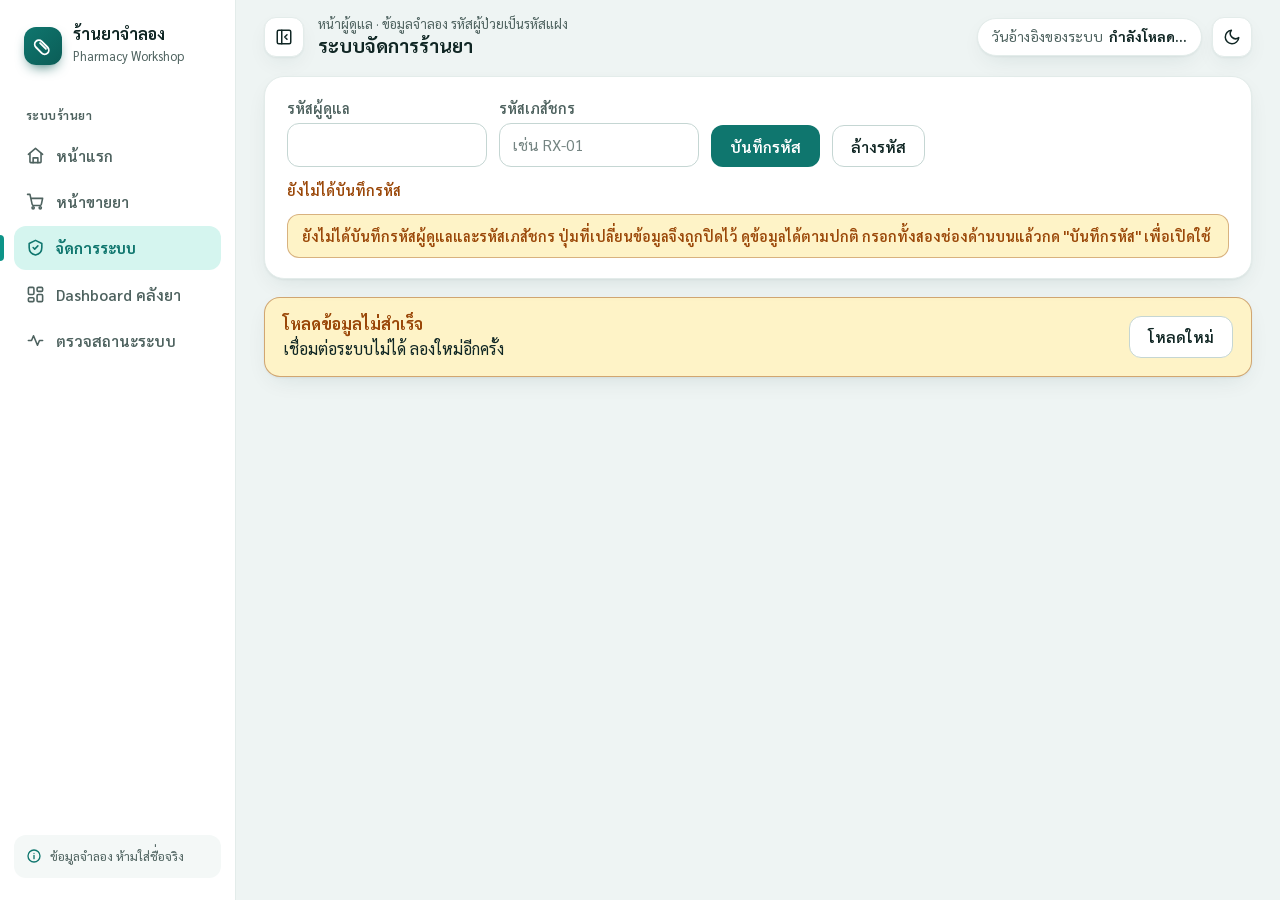
==== commit 966f89fe: "Unify all pages with the dashboard UI Shared assets/app-shell.css and app-shell.js (teal theme, side" ====
--- a/admin.html
+++ b/admin.html
@@ -6,235 +6,275 @@
 <title>ระบบจัดการร้านยา · หน้าผู้ดูแล</title>
 <link rel="preconnect" href="https://fonts.googleapis.com">
 <link rel="preconnect" href="https://fonts.gstatic.com" crossorigin>
-<link href="https://fonts.googleapis.com/css2?family=Noto+Sans+Thai:wght@400;500;600;700&display=swap" rel="stylesheet">
+<link href="https://fonts.googleapis.com/css2?family=Sarabun:wght@400;500;600;700;800&display=swap" rel="stylesheet">
+<link rel="stylesheet" href="assets/app-shell.css">
 <style>
-  :root {
-    --bg: #121212;
-    --card: #181818;
-    --sub: #1f1f1f;
-    --line: #2a2a2a;
-    --hover: #262626;
-    --border: #3e3e3e;
-    --text: #ffffff;
-    --muted: #b3b3b3;
-    --green: #1ed760;
-    --orange: #ffa42b;
-    --gray: #7c7c7c;
-    --red: #f3727f;
-    --radius: 8px;
-    --pill: 9999px;
-    --shadow-card: rgba(0, 0, 0, 0.3) 0px 8px 8px;
-    --shadow-dialog: rgba(0, 0, 0, 0.5) 0px 8px 24px;
-  }
-  * { box-sizing: border-box; }
-  html, body { margin: 0; }
-  body {
-    background: var(--bg);
+  h1, h2, h3 { margin: 0; font-weight: 700; line-height: 1.35; }
+  h2 { font-size: 20px; }
+  h3 { font-size: 19px; }
+  p { margin: 0; }
+
+  .wrap { max-width: 1400px; margin: 0 auto; padding: 4px 0 32px; }
+
+  /* ---------- การ์ดกรอกรหัสผู้ดูแล ---------- */
+  .cred-card { margin-bottom: 18px; }
+  .creds { display: flex; align-items: flex-end; gap: 12px; flex-wrap: wrap; }
+  .creds .field { display: flex; flex-direction: column; gap: 4px; }
+  .creds input { width: 200px; }
+  .cred-status {
+    flex-basis: 100%;
+    font-size: 14.5px;
+    color: var(--ok);
+    font-weight: 600;
+    min-height: 1.5em;
+  }
+  .cred-status.warn { color: var(--warn); }
+
+  .lock-note {
+    margin-top: 12px;
+    padding: 10px 14px;
+    border-radius: 12px;
+    background: var(--warn-soft);
+    border: 1px solid color-mix(in srgb, var(--warn) 38%, transparent);
+    color: var(--warn);
+    font-size: 14.5px;
+    font-weight: 600;
+  }
+
+  .check {
+    display: inline-flex;
+    align-items: center;
+    gap: 8px;
     color: var(--text);
-    font-family: 'Noto Sans Thai', system-ui, sans-serif;
-    font-size: 16px;
-    line-height: 1.6;
-  }
-  h1, h2, h3 { margin: 0; font-weight: 700; line-height: 1.4; }
-  h1 { font-size: 24px; }
-  h2 { font-size: 22px; }
-  h3 { font-size: 20px; }
-  p { margin: 0; }
-  [hidden] { display: none !important; }
-
-  .wrap { max-width: 1440px; margin: 0 auto; padding: 0 24px; }
-
-  /* ---------- ส่วนหัว ---------- */
-  header.top {
-    background: var(--card);
-    border-bottom: 1px solid var(--line);
-    box-shadow: var(--shadow-card);
-  }
-  .top-inner {
-    display: flex; align-items: flex-end; justify-content: space-between;
-    gap: 24px; padding: 16px 24px; flex-wrap: wrap;
-  }
-  .brand .sub { color: var(--muted); font-size: 15px; }
-  .asof {
-    display: inline-flex; align-items: center; gap: 8px; margin-top: 6px;
-    background: var(--sub); border: 1px solid var(--line); border-radius: var(--pill);
-    padding: 2px 14px; font-size: 15px;
-  }
-  .asof b { font-weight: 600; }
-  .creds { display: flex; align-items: flex-end; gap: 12px; flex-wrap: wrap; }
-  .creds .field { display: flex; flex-direction: column; gap: 2px; }
-  .creds input { width: 190px; }
-  .cred-status { flex-basis: 100%; text-align: right; font-size: 15px; color: var(--muted); min-height: 1.6em; }
-  .cred-status.warn { color: var(--orange); }
-
-  .lock-note {
-    background: var(--sub); border-bottom: 1px solid var(--line);
-    color: var(--orange); font-size: 15px; padding: 8px 24px;
-  }
-
-  /* ---------- ฟอร์ม ---------- */
-  label { font-size: 15px; color: var(--muted); }
-  input[type=text], input[type=password], input[type=number], input[type=date], input[type=search], select, textarea {
-    font: inherit; font-size: 16px; color: var(--text);
-    background: var(--sub); border: 1px solid var(--border); border-radius: var(--radius);
-    padding: 7px 12px; min-height: 42px;
-  }
-  input[type=date] { color-scheme: dark; }
-  select { color-scheme: dark; cursor: pointer; }
-  textarea { resize: vertical; min-height: 70px; width: 100%; }
-  input::placeholder, textarea::placeholder { color: #8a8a8a; }
-  input:focus-visible, select:focus-visible, textarea:focus-visible {
-    outline: 2px solid var(--text); outline-offset: 2px; border-color: var(--text);
-  }
-  .check { display: inline-flex; align-items: center; gap: 8px; color: var(--text); font-size: 15px; cursor: pointer; }
-  .check input { width: 18px; height: 18px; accent-color: var(--green); }
-
-  /* ---------- ปุ่ม (แคปซูล) ---------- */
-  .btn {
-    font: inherit; font-size: 15px; font-weight: 600; line-height: 1.4;
-    border-radius: var(--pill); padding: 8px 20px; min-height: 40px;
-    border: 1px solid transparent; cursor: pointer; white-space: nowrap;
-    transition: transform .08s ease, background-color .12s ease, filter .12s ease;
-  }
-  .btn:focus-visible { outline: 3px solid var(--text); outline-offset: 2px; }
-  .btn:active:not(:disabled) { transform: scale(0.97); }
-  .btn.primary { background: var(--green); color: #000; }
-  .btn.primary:hover:not(:disabled) { filter: brightness(1.08); }
-  .btn.secondary { background: var(--sub); color: var(--text); border-color: var(--border); }
-  .btn.secondary:hover:not(:disabled) { background: #2c2c2c; border-color: #6a6a6a; }
-  .btn.danger { background: transparent; color: var(--red); border: 2px solid var(--red); }
-  .btn.danger:hover:not(:disabled) { background: rgba(243, 114, 127, 0.12); }
-  .btn.sm { padding: 4px 14px; min-height: 34px; font-size: 15px; }
-  .btn:disabled { opacity: .4; cursor: not-allowed; }
+    font-size: 15px;
+    font-weight: 500;
+    cursor: pointer;
+    padding-bottom: 8px;
+  }
+  .check input { width: 18px; height: 18px; accent-color: var(--primary); }
 
   /* ---------- แถบเตือน ---------- */
   .banner {
-    display: flex; align-items: center; justify-content: space-between; gap: 16px;
-    border: 1px solid var(--orange); background: rgba(255, 164, 43, 0.1);
-    color: var(--text); border-radius: var(--radius); padding: 12px 16px; margin-top: 16px;
-  }
-  .banner .title { color: var(--orange); font-weight: 700; }
-  .loading { color: var(--muted); padding: 32px 0; }
+    display: flex;
+    align-items: center;
+    justify-content: space-between;
+    gap: 16px;
+    flex-wrap: wrap;
+    border: 1px solid color-mix(in srgb, var(--warn) 45%, transparent);
+    background: var(--warn-soft);
+    color: var(--text);
+    border-radius: 16px;
+    padding: 14px 18px;
+    margin-bottom: 16px;
+    box-shadow: var(--shadow);
+  }
+  .banner .title { color: var(--warn); font-weight: 700; }
+  .loading {
+    color: var(--text-2);
+    padding: 28px;
+    text-align: center;
+    background: var(--surface);
+    border: 1px solid var(--border);
+    border-radius: 20px;
+    box-shadow: var(--shadow);
+  }
 
   /* ---------- แท็บ ---------- */
-  .tabs { display: flex; gap: 8px; margin: 20px 0 16px; }
+  .tabs {
+    display: inline-flex;
+    gap: 6px;
+    flex-wrap: wrap;
+    margin: 0 0 16px;
+    padding: 5px;
+    background: var(--surface);
+    border: 1px solid var(--border);
+    border-radius: 14px;
+    box-shadow: var(--shadow);
+  }
   .tab {
-    font: inherit; font-size: 16px; font-weight: 600; cursor: pointer;
-    background: var(--sub); color: var(--muted); border: 1px solid var(--line);
-    border-radius: var(--pill); padding: 8px 22px;
-  }
-  .tab:hover { color: var(--text); }
-  .tab[aria-selected=true] { background: var(--text); color: #000; border-color: var(--text); }
-  .tab:focus-visible { outline: 3px solid var(--text); outline-offset: 2px; }
-  .tab .n { font-weight: 400; }
-
-  .panel {
-    background: var(--card); border-radius: var(--radius); box-shadow: var(--shadow-card);
-    padding: 20px; margin-bottom: 32px;
-  }
-  .panel-head { display: flex; align-items: center; justify-content: space-between; gap: 16px; margin-bottom: 14px; }
-  .toolbar { display: flex; align-items: flex-end; gap: 16px; flex-wrap: wrap; margin-bottom: 12px; }
-  .toolbar .field { display: flex; flex-direction: column; gap: 2px; }
-  .toolbar input[type=search] { width: 300px; }
-  .count { color: var(--muted); font-size: 15px; margin-left: auto; align-self: center; }
+    font: inherit;
+    font-size: 15.5px;
+    font-weight: 600;
+    cursor: pointer;
+    background: transparent;
+    color: var(--text-2);
+    border: 1px solid transparent;
+    border-radius: 10px;
+    padding: 8px 18px;
+    transition: background .15s, color .15s;
+  }
+  .tab:hover { color: var(--text); background: var(--surface-2); }
+  .tab[aria-selected="true"] {
+    background: var(--btn-primary-bg);
+    color: var(--btn-primary-text);
+  }
+  .tab:focus-visible { outline: 2px solid var(--primary); outline-offset: 2px; }
+  .tab .n { font-weight: 500; opacity: .85; }
+
+  .panel { margin-bottom: 24px; }
+  .panel-head {
+    display: flex;
+    align-items: center;
+    justify-content: space-between;
+    gap: 14px;
+    flex-wrap: wrap;
+    margin-bottom: 14px;
+  }
+  .toolbar {
+    display: flex;
+    align-items: flex-end;
+    gap: 14px;
+    flex-wrap: wrap;
+    margin-bottom: 14px;
+  }
+  .toolbar .field { display: flex; flex-direction: column; gap: 4px; }
+  .toolbar input[type="search"] { width: min(300px, 100%); }
+  .count {
+    color: var(--text-2);
+    font-size: 14px;
+    margin-left: auto;
+    align-self: center;
+    background: var(--surface-2);
+    padding: 4px 12px;
+    border-radius: 999px;
+  }
 
   /* ---------- ตาราง ---------- */
   .table-wrap {
-    overflow: auto; max-height: calc(100vh - 330px); min-height: 320px;
-    border: 1px solid var(--line); border-radius: var(--radius);
-  }
-  table { width: 100%; border-collapse: collapse; font-size: 15px; }
-  thead th {
-    position: sticky; top: 0; z-index: 1;
-    background: var(--sub); color: var(--muted); font-weight: 600; text-align: left;
-    padding: 10px 12px; border-bottom: 1px solid var(--line); white-space: nowrap;
-  }
-  tbody td { padding: 9px 12px; border-bottom: 1px solid var(--line); vertical-align: top; }
-  tbody tr:hover td { background: var(--hover); }
-  tbody tr:last-child td { border-bottom: none; }
-  th.num, td.num { text-align: right; font-variant-numeric: tabular-nums; white-space: nowrap; }
-  td.code { white-space: nowrap; font-weight: 600; }
+    max-height: calc(100vh - 340px);
+    min-height: 300px;
+  }
+  td.code { white-space: nowrap; font-weight: 700; }
   td.nowrap { white-space: nowrap; }
   td.actions { white-space: nowrap; }
   td.actions .btn + .btn { margin-left: 6px; }
-  .muted { color: var(--muted); }
-  .small { font-size: 15px; color: var(--muted); display: block; }
-  .empty td { text-align: center; color: var(--muted); padding: 28px; }
-  tr.row-expired td { background: rgba(243, 114, 127, 0.07); }
-  tr.row-expired td:first-child { box-shadow: inset 4px 0 0 var(--red); }
+  .muted { color: var(--text-2); }
+  .small { font-size: 13.5px; color: var(--text-2); display: block; }
+  .empty td { text-align: center; color: var(--text-2); padding: 28px; }
+  tr.row-expired td { background: color-mix(in srgb, var(--bad-soft) 55%, transparent); }
+  tr.row-expired td:first-child { box-shadow: inset 4px 0 0 var(--bad); }
   .more-row { display: flex; justify-content: center; padding-top: 14px; }
 
-  /* ---------- ป้ายสถานะ (สี + ข้อความ) ---------- */
-  .badge {
-    display: inline-flex; align-items: center; gap: 6px;
-    border-radius: var(--pill); padding: 1px 12px; font-size: 15px; font-weight: 600;
-    border: 1px solid; white-space: nowrap;
-  }
-  .badge::before { content: ""; width: 8px; height: 8px; border-radius: 50%; background: currentColor; }
-  .b-active { color: var(--green); border-color: var(--green); background: rgba(30, 215, 96, 0.1); }
-  .b-quarantine { color: var(--orange); border-color: var(--orange); background: rgba(255, 164, 43, 0.1); }
-  .b-written_off { color: #c8c8c8; border-color: var(--gray); background: rgba(124, 124, 124, 0.15); }
-  .b-on { color: var(--text); border-color: #6a6a6a; background: var(--sub); }
-  .b-off { color: #c8c8c8; border-color: var(--gray); background: transparent; border-style: dashed; }
-  .b-dispense { color: var(--text); border-color: #6a6a6a; background: var(--sub); }
-  .b-return { color: var(--muted); border-color: var(--muted); background: transparent; }
-  .b-void { color: #c8c8c8; border-color: var(--gray); background: transparent; border-style: dashed; }
+  /* ---------- ป้ายสถานะ (สี + ข้อความ ผ่าน WCAG AA ทั้งสองโหมด) ---------- */
+  .b-active { color: var(--ok); background: var(--ok-soft); border: 1px solid color-mix(in srgb, var(--ok) 35%, transparent); }
+  .b-quarantine { color: var(--warn); background: var(--warn-soft); border: 1px solid color-mix(in srgb, var(--warn) 35%, transparent); }
+  .b-written_off { color: var(--text-2); background: var(--surface-2); border: 1px solid var(--border); }
+  .b-on { color: var(--primary-text); background: var(--primary-soft); border: 1px solid color-mix(in srgb, var(--primary) 35%, transparent); }
+  .b-off { color: var(--text-2); background: transparent; border: 1px dashed var(--input-border); }
+  .b-dispense { color: var(--info); background: var(--info-soft); border: 1px solid color-mix(in srgb, var(--info) 35%, transparent); }
+  .b-return { color: var(--warn); background: var(--warn-soft); border: 1px solid color-mix(in srgb, var(--warn) 35%, transparent); }
+  .b-void { color: var(--text-2); background: transparent; border: 1px dashed var(--input-border); }
   .tag-expired {
-    display: inline-block; margin-left: 8px; font-size: 15px; font-weight: 600;
-    color: var(--red); border: 1px solid var(--red); border-radius: var(--pill); padding: 0 10px;
+    display: inline-block;
+    margin-left: 8px;
+    font-size: 13px;
+    font-weight: 700;
+    color: var(--bad);
+    background: var(--bad-soft);
+    border: 1px solid color-mix(in srgb, var(--bad) 40%, transparent);
+    border-radius: 999px;
+    padding: 0 9px;
   }
 
   /* ---------- กล่องยืนยัน ---------- */
   dialog {
-    width: min(600px, calc(100vw - 48px)); max-height: calc(100vh - 48px);
-    background: var(--card); color: var(--text); border: 1px solid var(--line);
-    border-radius: 12px; padding: 0; box-shadow: var(--shadow-dialog);
-  }
-  dialog::backdrop { background: rgba(0, 0, 0, 0.7); }
+    width: min(620px, calc(100vw - 32px));
+    max-height: calc(100vh - 48px);
+    background: var(--surface);
+    color: var(--text);
+    border: 1px solid var(--border);
+    border-radius: 20px;
+    padding: 0;
+    box-shadow: var(--shadow-hover);
+  }
+  dialog::backdrop { background: rgba(5, 20, 18, 0.55); backdrop-filter: blur(2px); }
   .dlg-body { padding: 22px 24px 20px; display: flex; flex-direction: column; gap: 14px; }
   .dlg-summary {
-    background: var(--sub); border: 1px solid var(--line); border-radius: var(--radius);
-    padding: 10px 14px; font-size: 16px;
-  }
-  .dlg-summary.danger { border-color: var(--red); }
+    background: var(--surface-2);
+    border: 1px solid var(--border);
+    border-radius: 12px;
+    padding: 11px 14px;
+    font-size: 15.5px;
+  }
+  .dlg-summary.danger {
+    background: var(--bad-soft);
+    border-color: color-mix(in srgb, var(--bad) 45%, transparent);
+    color: var(--bad);
+    font-weight: 600;
+  }
   .dlg-fields { display: grid; grid-template-columns: 1fr 1fr; gap: 12px 16px; }
-  .dlg-fields .field { display: flex; flex-direction: column; gap: 2px; }
+  .dlg-fields .field { display: flex; flex-direction: column; gap: 4px; }
   .dlg-fields .field.full { grid-column: 1 / -1; }
   .dlg-fields input, .dlg-fields select { width: 100%; }
-  .hint { font-size: 15px; color: var(--muted); }
-  .req { color: var(--red); }
+  .hint { font-size: 13.5px; color: var(--text-2); }
+  .req { color: var(--bad); }
   .dlg-error {
-    border: 1px solid var(--red); background: rgba(243, 114, 127, 0.1); color: var(--red);
-    border-radius: var(--radius); padding: 10px 14px; font-weight: 500;
-  }
-  .reauth { border: 1px dashed var(--orange); border-radius: var(--radius); padding: 10px 14px; display: flex; flex-direction: column; gap: 4px; }
-  .dlg-actions { display: flex; justify-content: flex-end; gap: 12px; padding-top: 4px; }
+    border: 1px solid color-mix(in srgb, var(--bad) 45%, transparent);
+    background: var(--bad-soft);
+    color: var(--bad);
+    border-radius: 12px;
+    padding: 10px 14px;
+    font-weight: 600;
+  }
+  .reauth {
+    border: 1px dashed var(--warn);
+    background: var(--warn-soft);
+    border-radius: 12px;
+    padding: 12px 14px;
+    display: flex;
+    flex-direction: column;
+    gap: 6px;
+  }
+  .dlg-actions { display: flex; justify-content: flex-end; gap: 10px; padding-top: 4px; }
+
+  @media (max-width: 600px) {
+    .dlg-fields { grid-template-columns: 1fr; }
+    .creds input { width: 100%; }
+  }
 
   /* ---------- ข้อความสำเร็จ ---------- */
   .toast {
-    position: fixed; right: 24px; bottom: 24px; z-index: 50; width: 440px;
-    display: flex; gap: 12px; align-items: flex-start;
-    background: var(--card); border: 1px solid var(--green); border-left: 6px solid var(--green);
-    border-radius: var(--radius); box-shadow: var(--shadow-dialog); padding: 12px 14px;
-  }
-  .toast .t-title { color: var(--green); font-weight: 700; }
-  .toast .t-msg { flex: 1; }
+    position: fixed;
+    right: 24px;
+    bottom: 24px;
+    z-index: 50;
+    width: min(440px, calc(100vw - 32px));
+    display: flex;
+    gap: 12px;
+    align-items: flex-start;
+    background: var(--surface);
+    border: 1px solid color-mix(in srgb, var(--ok) 45%, transparent);
+    border-left: 6px solid var(--ok);
+    border-radius: 16px;
+    box-shadow: var(--shadow-hover);
+    padding: 14px 16px;
+  }
+  .toast .t-title { color: var(--ok); font-weight: 700; }
+  .toast .t-msg { flex: 1; font-size: 15px; }
   .toast .x {
-    font: inherit; background: transparent; color: var(--muted); border: 1px solid var(--border);
-    border-radius: var(--pill); padding: 0 12px; cursor: pointer; min-height: 32px;
-  }
-  .toast .x:focus-visible { outline: 3px solid var(--text); outline-offset: 2px; }
+    font: inherit;
+    font-size: 14px;
+    font-weight: 600;
+    background: var(--surface-2);
+    color: var(--text-2);
+    border: 1px solid var(--border);
+    border-radius: 10px;
+    padding: 2px 12px;
+    cursor: pointer;
+    min-height: 32px;
+  }
+  .toast .x:hover { color: var(--text); border-color: var(--primary); }
+  .toast .x:focus-visible { outline: 2px solid var(--primary); outline-offset: 2px; }
 </style>
 </head>
-<body>
-
-<header class="top">
-  <div class="top-inner">
-    <div class="brand">
-      <h1>ระบบจัดการร้านยา</h1>
-      <p class="sub">หน้าผู้ดูแล · ข้อมูลจำลอง รหัสผู้ป่วยเป็นรหัสแฝง</p>
-      <p class="asof">วันอ้างอิงของระบบ <b id="asof">กำลังโหลด…</b></p>
-    </div>
+<body data-shell-title="ระบบจัดการร้านยา" data-shell-crumb="หน้าผู้ดูแล · ข้อมูลจำลอง รหัสผู้ป่วยเป็นรหัสแฝง">
+
+<div data-shell-topbar>
+  <p class="asof-pill">วันอ้างอิงของระบบ <b id="asof">กำลังโหลด…</b></p>
+</div>
+
+<main class="wrap" data-shell-content>
+  <section class="card cred-card rise" aria-label="ยืนยันตัวตนผู้ดูแล">
     <form id="cred-form" class="creds" autocomplete="off" novalidate>
       <div class="field">
         <label for="admin-code">รหัสผู้ดูแล</label>
@@ -248,14 +288,12 @@
       <button type="button" id="cred-clear" class="btn secondary">ล้างรหัส</button>
       <p id="cred-status" class="cred-status" role="status" aria-live="polite"></p>
     </form>
-  </div>
-  <p id="lock-note" class="lock-note" role="note">
-    ยังไม่ได้บันทึกรหัสผู้ดูแลและรหัสเภสัชกร ปุ่มที่เปลี่ยนข้อมูลจึงถูกปิดไว้ ดูข้อมูลได้ตามปกติ
-    กรอกทั้งสองช่องด้านบนแล้วกด "บันทึกรหัส" เพื่อเปิดใช้
-  </p>
-</header>
-
-<main class="wrap">
+    <p id="lock-note" class="lock-note" role="note">
+      ยังไม่ได้บันทึกรหัสผู้ดูแลและรหัสเภสัชกร ปุ่มที่เปลี่ยนข้อมูลจึงถูกปิดไว้ ดูข้อมูลได้ตามปกติ
+      กรอกทั้งสองช่องด้านบนแล้วกด "บันทึกรหัส" เพื่อเปิดใช้
+    </p>
+  </section>
+
   <div id="load-banner" class="banner" role="alert" hidden>
     <div>
       <p class="title" id="load-title">โหลดข้อมูลไม่สำเร็จ</p>
@@ -274,7 +312,7 @@
     </div>
 
     <!-- แท็บ บัญชียา -->
-    <section class="panel" role="tabpanel" id="panel-catalog" aria-labelledby="tab-catalog">
+    <section class="card panel" role="tabpanel" id="panel-catalog" aria-labelledby="tab-catalog">
       <div class="panel-head">
         <h2>บัญชียา</h2>
         <button type="button" class="btn primary" id="btn-add-drug" data-write>เพิ่มยา</button>
@@ -307,7 +345,7 @@
     </section>
 
     <!-- แท็บ คลังรายล็อต -->
-    <section class="panel" role="tabpanel" id="panel-stock" aria-labelledby="tab-stock" hidden>
+    <section class="card panel" role="tabpanel" id="panel-stock" aria-labelledby="tab-stock" hidden>
       <div class="panel-head">
         <h2>คลังรายล็อต</h2>
         <button type="button" class="btn primary" id="btn-receive" data-write>รับยาเข้าล็อตใหม่</button>
@@ -342,7 +380,7 @@
     </section>
 
     <!-- แท็บ รายการจ่าย -->
-    <section class="panel" role="tabpanel" id="panel-log" aria-labelledby="tab-log" hidden>
+    <section class="card panel" role="tabpanel" id="panel-log" aria-labelledby="tab-log" hidden>
       <div class="panel-head">
         <h2>รายการจ่าย</h2>
       </div>
@@ -404,6 +442,8 @@
   </div>
   <button type="button" class="x" id="toast-close" aria-label="ปิดข้อความ">ปิด</button>
 </div>
+
+<script src="assets/app-shell.js"></script>
 
 <script>
 'use strict';
--- a/assets/app-shell.css
+++ b/assets/app-shell.css
@@ -0,0 +1,560 @@
+/* =====================================================================
+   App Shell กลางของระบบร้านยาจำลอง (ต้นแบบจาก dashboard.html)
+   รองรับโหมดสว่างและโหมดมืด [data-theme="dark"] ผ่านเกณฑ์ WCAG AA
+   ===================================================================== */
+
+/* ===================== ตัวแปรสี (โหมดสว่าง) ===================== */
+:root {
+  --bg: #eef4f3;
+  --surface: #ffffff;
+  --surface-2: #f4f8f7;
+  --border: #e3ecea;
+  --input-border: #c5d6d3;
+  --text: #102624;
+  --text-2: #4e625f;
+  --primary: #0d9488;
+  --primary-2: #2dd4bf;
+  --primary-soft: #d5f5ef;
+  --primary-text: #0f766e;
+  --btn-primary-bg: #0f766e;
+  --btn-primary-hover: #0b5d57;
+  --btn-primary-text: #ffffff;
+  --track: #e8efee;
+  --danger: #b91c1c;
+  --danger-soft: #fee2e2;
+  --ok: #047857;
+  --ok-soft: #d1fae5;
+  --warn: #9a4708;
+  --warn-soft: #fef3c7;
+  --bad: #b91c1c;
+  --bad-soft: #fee2e2;
+  --info: #0369a1;
+  --info-soft: #e0f2fe;
+  --hero-1: #0b5d57;
+  --hero-2: #0f766e;
+  --hero-3: #2dd4bf;
+  --shadow: 0 1px 2px rgba(15, 60, 55, .05), 0 8px 24px -8px rgba(15, 60, 55, .12);
+  --shadow-hover: 0 2px 4px rgba(15, 60, 55, .06), 0 14px 32px -10px rgba(15, 60, 55, .22);
+  --k1: #d5f5ef; --k1i: #0f766e;
+  --k2: #dbeefe; --k2i: #0369a1;
+  --k3: #fdf0c8; --k3i: #9a4708;
+  --k4: #ece8fe; --k4i: #6d28d9;
+  color-scheme: light;
+}
+
+/* ===================== ตัวแปรสี (โหมดมืด) ===================== */
+:root[data-theme="dark"] {
+  --bg: #08100f;
+  --surface: #111c1b;
+  --surface-2: #162423;
+  --border: #213432;
+  --input-border: #304b48;
+  --text: #e7f2f0;
+  --text-2: #9ab2ae;
+  --primary: #2dd4bf;
+  --primary-2: #0f766e;
+  --primary-soft: #123f3b;
+  --primary-text: #5eead4;
+  --btn-primary-bg: #2dd4bf;
+  --btn-primary-hover: #5eead4;
+  --btn-primary-text: #06211e;
+  --track: #1c2e2c;
+  --danger: #fca5a5;
+  --danger-soft: #3b1414;
+  --ok: #6ee7b7;
+  --ok-soft: #0c3326;
+  --warn: #fcd34d;
+  --warn-soft: #3d2c08;
+  --bad: #fca5a5;
+  --bad-soft: #3b1414;
+  --info: #7dd3fc;
+  --info-soft: #0c3550;
+  --hero-1: #063b37;
+  --hero-2: #0b5e57;
+  --hero-3: #14b8a6;
+  --shadow: 0 1px 2px rgba(0, 0, 0, .35);
+  --shadow-hover: 0 8px 24px -8px rgba(0, 0, 0, .6);
+  --k1: #123f3b; --k1i: #5eead4;
+  --k2: #0c3550; --k2i: #7dd3fc;
+  --k3: #43300d; --k3i: #fcd34d;
+  --k4: #2c2056; --k4i: #c4b5fd;
+  color-scheme: dark;
+}
+
+/* ===================== พื้นฐาน ===================== */
+* { box-sizing: border-box; }
+html, body { margin: 0; min-height: 100%; }
+html { scroll-behavior: smooth; }
+body {
+  font-family: "Sarabun", system-ui, -apple-system, sans-serif;
+  background: var(--bg);
+  color: var(--text);
+  font-size: 16px;
+  line-height: 1.55;
+}
+button, input, select, textarea { font: inherit; color: inherit; }
+[hidden] { display: none !important; }
+.num { font-variant-numeric: tabular-nums; }
+
+@keyframes rise {
+  from { opacity: 0; transform: translateY(12px); }
+  to { opacity: 1; transform: none; }
+}
+.rise { animation: rise .45s cubic-bezier(.2, .7, .2, 1) both; animation-delay: var(--d, 0ms); }
+@media (prefers-reduced-motion: reduce) {
+  .rise { animation: none; }
+  html { scroll-behavior: auto; }
+}
+
+/* ===================== โครงหน้า: sidebar + เนื้อหา ===================== */
+.app {
+  display: grid;
+  grid-template-columns: 236px 1fr;
+  min-height: 100vh;
+  transition: grid-template-columns .25s cubic-bezier(.2, .7, .2, 1);
+}
+
+.sidebar {
+  background: var(--surface);
+  border-right: 1px solid var(--border);
+  padding: 22px 14px;
+  position: sticky;
+  top: 0;
+  height: 100vh;
+  display: flex;
+  flex-direction: column;
+  gap: 3px;
+  overflow-x: hidden;
+  overflow-y: auto;
+}
+
+.brand {
+  display: flex;
+  align-items: center;
+  gap: 11px;
+  padding: 2px 10px 22px;
+  white-space: nowrap;
+  text-decoration: none;
+  color: inherit;
+}
+.brand b { display: block; font-size: 16px; line-height: 1.2; color: var(--text); }
+.brand span { font-size: 12.5px; color: var(--text-2); }
+.brand-icon {
+  width: 38px;
+  height: 38px;
+  border-radius: 12px;
+  flex: none;
+  background: linear-gradient(135deg, var(--hero-2), var(--hero-1));
+  color: #ffffff;
+  display: grid;
+  place-items: center;
+  box-shadow: 0 6px 14px -6px var(--hero-1);
+}
+.brand-icon svg { width: 20px; height: 20px; }
+
+.nav-label {
+  font-size: 11.5px;
+  letter-spacing: .04em;
+  color: var(--text-2);
+  padding: 14px 12px 6px;
+  font-weight: 700;
+}
+
+.nav-link {
+  display: flex;
+  align-items: center;
+  gap: 11px;
+  padding: 10px 12px;
+  border-radius: 12px;
+  color: var(--text-2);
+  text-decoration: none;
+  font-weight: 600;
+  font-size: 15px;
+  position: relative;
+  white-space: nowrap;
+  transition: background .15s, color .15s;
+}
+.nav-link:hover { background: var(--surface-2); color: var(--text); }
+.nav-link:focus-visible { outline: 2px solid var(--primary); outline-offset: 1px; }
+.nav-link.active {
+  background: var(--primary-soft);
+  color: var(--primary-text);
+  font-weight: 700;
+}
+.nav-link.active::before {
+  content: "";
+  position: absolute;
+  left: -14px;
+  top: 9px;
+  bottom: 9px;
+  width: 4px;
+  border-radius: 0 4px 4px 0;
+  background: var(--primary);
+}
+.nav-link svg { width: 19px; height: 19px; flex: none; }
+
+.sidebar-foot {
+  margin-top: auto;
+  font-size: 12.5px;
+  color: var(--text-2);
+  display: flex;
+  gap: 8px;
+  align-items: center;
+  padding: 12px;
+  border-radius: 12px;
+  background: var(--surface-2);
+  white-space: nowrap;
+}
+.sidebar-foot svg { width: 16px; height: 16px; flex: none; color: var(--primary-text); }
+
+.main {
+  min-width: 0;
+  padding: 0 28px 48px;
+}
+
+/* ===================== แถบบน (topbar) ===================== */
+.topbar {
+  position: sticky;
+  top: 0;
+  z-index: 20;
+  background: var(--bg);
+  display: flex;
+  align-items: center;
+  gap: 14px;
+  padding: 16px 0 14px;
+}
+.topbar-title { min-width: 0; }
+.topbar .crumb { font-size: 13px; color: var(--text-2); line-height: 1.3; }
+.topbar h1 { font-size: 19px; margin: 0; line-height: 1.3; font-weight: 700; color: var(--text); }
+.topbar-end {
+  margin-left: auto;
+  display: flex;
+  align-items: center;
+  gap: 10px;
+  flex-wrap: wrap;
+}
+
+.icon-btn {
+  width: 40px;
+  height: 40px;
+  border-radius: 12px;
+  flex: none;
+  border: 1px solid var(--border);
+  background: var(--surface);
+  color: var(--text);
+  box-shadow: var(--shadow);
+  display: grid;
+  place-items: center;
+  cursor: pointer;
+  transition: color .15s, border-color .15s, background .15s;
+}
+.icon-btn:hover { color: var(--primary-text); border-color: var(--primary); }
+.icon-btn:focus-visible { outline: 2px solid var(--primary); outline-offset: 2px; }
+.icon-btn svg { width: 18px; height: 18px; }
+.menu-btn svg { transition: transform .25s; }
+
+/* ===================== ย่อ sidebar เหลือแต่ไอคอน (จอใหญ่) ===================== */
+.app.collapsed { grid-template-columns: 76px 1fr; }
+.app.collapsed .brand { padding: 2px 5px 22px; }
+.app.collapsed .brand > div:last-child,
+.app.collapsed .nav-link .lbl,
+.app.collapsed .sidebar-foot span { display: none; }
+.app.collapsed .nav-label { font-size: 0; padding: 12px 0 4px; }
+.app.collapsed .nav-label::after {
+  content: "";
+  display: block;
+  height: 1px;
+  margin: 0 10px;
+  background: var(--border);
+}
+.app.collapsed .nav-link { justify-content: center; padding: 10px 0; }
+.app.collapsed .sidebar-foot { justify-content: center; padding: 12px 0; }
+.app.collapsed .menu-btn svg { transform: scaleX(-1); }
+.app.collapsed .sidebar { overflow: visible; z-index: 30; }
+.app.collapsed .nav-link[data-tip]:hover::after {
+  content: attr(data-tip);
+  position: absolute;
+  left: calc(100% + 12px);
+  top: 50%;
+  transform: translateY(-50%);
+  background: var(--text);
+  color: var(--surface);
+  font-size: 12.5px;
+  font-weight: 600;
+  padding: 5px 10px;
+  border-radius: 8px;
+  white-space: nowrap;
+  pointer-events: none;
+  z-index: 60;
+  box-shadow: var(--shadow-hover);
+}
+
+/* ===================== Scrim และ Drawer บนมือถือ ===================== */
+.scrim {
+  position: fixed;
+  inset: 0;
+  background: rgba(5, 20, 18, .42);
+  backdrop-filter: blur(2px);
+  opacity: 0;
+  pointer-events: none;
+  transition: opacity .2s;
+  z-index: 40;
+}
+.scrim.show { opacity: 1; pointer-events: auto; }
+
+@media (max-width: 820px) {
+  .app { grid-template-columns: 1fr; }
+  .sidebar {
+    position: fixed;
+    left: 0;
+    top: 0;
+    z-index: 45;
+    width: 256px;
+    transform: translateX(-100%);
+    transition: transform .25s cubic-bezier(.2, .7, .2, 1);
+  }
+  .sidebar.show { transform: none; box-shadow: var(--shadow-hover); }
+  .app.collapsed { grid-template-columns: 1fr; }
+  .app.collapsed .sidebar { overflow-y: auto; }
+  .app.collapsed .brand { padding: 2px 10px 22px; }
+  .app.collapsed .brand > div:last-child,
+  .app.collapsed .sidebar-foot span { display: block; }
+  .app.collapsed .nav-link .lbl { display: inline; }
+  .app.collapsed .nav-label { font-size: 11.5px; padding: 14px 12px 6px; }
+  .app.collapsed .nav-label::after { display: none; }
+  .app.collapsed .nav-link { justify-content: flex-start; padding: 10px 12px; }
+  .app.collapsed .sidebar-foot { justify-content: flex-start; padding: 12px; }
+  .app.collapsed .menu-btn svg { transform: none; }
+  .app.collapsed .nav-link[data-tip]:hover::after { display: none; }
+  .main { padding: 0 16px 36px; }
+  .topbar { flex-wrap: wrap; gap: 10px; }
+  .topbar-end { margin-left: auto; }
+}
+
+/* ===================== Hero ===================== */
+.hero {
+  position: relative;
+  overflow: hidden;
+  border-radius: 22px;
+  padding: 26px 28px;
+  margin-bottom: 18px;
+  background:
+    radial-gradient(110% 140% at 100% 0%, color-mix(in srgb, var(--hero-3) 35%, transparent) 0%, transparent 55%),
+    linear-gradient(120deg, var(--hero-1) 0%, var(--hero-2) 100%);
+  color: #ffffff;
+  box-shadow: 0 18px 40px -22px var(--hero-1);
+}
+.hero h2 { margin: 0 0 6px; font-size: 26px; font-weight: 800; line-height: 1.25; }
+.hero p { margin: 0; color: rgba(255, 255, 255, .92); font-size: 15.5px; }
+
+/* ===================== การ์ด ===================== */
+.card {
+  background: var(--surface);
+  border: 1px solid var(--border);
+  border-radius: 20px;
+  box-shadow: var(--shadow);
+  padding: 20px 22px;
+  min-width: 0;
+}
+.card-head {
+  display: flex;
+  align-items: center;
+  justify-content: space-between;
+  gap: 12px;
+  flex-wrap: wrap;
+  margin-bottom: 14px;
+}
+.card-head h2 { font-size: 18px; font-weight: 700; margin: 0; line-height: 1.35; }
+.card .hint { color: var(--text-2); font-size: 14px; margin: 2px 0 0; }
+
+/* ===================== แท็กวันอ้างอิง ===================== */
+.asof-pill {
+  display: inline-flex;
+  align-items: center;
+  gap: 6px;
+  margin: 0;
+  padding: 7px 14px;
+  border-radius: 999px;
+  background: var(--surface);
+  border: 1px solid var(--border);
+  box-shadow: var(--shadow);
+  color: var(--text-2);
+  font-size: 14px;
+  white-space: nowrap;
+}
+.asof-pill strong,
+.asof-pill b { color: var(--text); font-weight: 700; }
+
+/* ===================== ปุ่ม ===================== */
+.btn {
+  display: inline-flex;
+  align-items: center;
+  justify-content: center;
+  gap: 8px;
+  font: inherit;
+  font-size: 15px;
+  font-weight: 600;
+  line-height: 1.4;
+  border-radius: 12px;
+  padding: 9px 18px;
+  min-height: 42px;
+  border: 1px solid var(--input-border);
+  background: var(--surface);
+  color: var(--text);
+  cursor: pointer;
+  text-decoration: none;
+  white-space: nowrap;
+  transition: transform .08s ease, background-color .15s ease, border-color .15s ease, color .15s ease;
+}
+.btn:hover:not(:disabled) {
+  background: var(--surface-2);
+  border-color: var(--primary);
+  color: var(--primary-text);
+}
+.btn:active:not(:disabled) { transform: scale(.98); }
+.btn:focus-visible { outline: 2px solid var(--primary); outline-offset: 2px; }
+.btn:disabled { opacity: .48; cursor: not-allowed; }
+
+.btn.primary {
+  background: var(--btn-primary-bg);
+  color: var(--btn-primary-text);
+  border-color: transparent;
+}
+.btn.primary:hover:not(:disabled) {
+  background: var(--btn-primary-hover);
+  color: var(--btn-primary-text);
+  border-color: transparent;
+}
+
+.btn.secondary {
+  background: var(--surface);
+  color: var(--text);
+  border-color: var(--input-border);
+}
+.btn.secondary:hover:not(:disabled) {
+  background: var(--surface-2);
+  border-color: var(--primary);
+  color: var(--primary-text);
+}
+
+.btn.danger {
+  background: var(--bad-soft);
+  color: var(--bad);
+  border-color: color-mix(in srgb, var(--bad) 45%, transparent);
+}
+.btn.danger:hover:not(:disabled) {
+  background: var(--bad-soft);
+  color: var(--bad);
+  border-color: var(--bad);
+}
+
+.btn.sm {
+  padding: 5px 12px;
+  min-height: 34px;
+  font-size: 14px;
+  border-radius: 10px;
+}
+
+/* ===================== ช่องกรอกและฟอร์ม ===================== */
+label {
+  font-size: 14.5px;
+  font-weight: 600;
+  color: var(--text-2);
+}
+
+input[type="text"],
+input[type="password"],
+input[type="number"],
+input[type="date"],
+input[type="search"],
+select,
+textarea {
+  font: inherit;
+  font-size: 15.5px;
+  color: var(--text);
+  background: var(--surface);
+  border: 1px solid var(--input-border);
+  border-radius: 12px;
+  padding: 8px 13px;
+  min-height: 44px;
+  transition: border-color .15s ease, box-shadow .15s ease;
+}
+
+textarea { resize: vertical; min-height: 76px; width: 100%; }
+select { cursor: pointer; }
+input::placeholder,
+textarea::placeholder { color: var(--text-2); opacity: .78; }
+
+input:focus-visible,
+select:focus-visible,
+textarea:focus-visible {
+  outline: 2px solid var(--primary);
+  outline-offset: 1px;
+  border-color: var(--primary);
+}
+
+/* ===================== ตาราง ===================== */
+.table-wrap {
+  overflow: auto;
+  border: 1px solid var(--border);
+  border-radius: 14px;
+  background: var(--surface);
+}
+table {
+  width: 100%;
+  border-collapse: separate;
+  border-spacing: 0;
+  font-size: 15px;
+}
+thead th {
+  position: sticky;
+  top: 0;
+  z-index: 1;
+  background: var(--surface-2);
+  color: var(--text-2);
+  font-weight: 700;
+  font-size: 14px;
+  text-align: left;
+  padding: 11px 13px;
+  border-bottom: 1px solid var(--border);
+  white-space: nowrap;
+}
+tbody td {
+  padding: 10px 13px;
+  border-bottom: 1px solid var(--border);
+  vertical-align: top;
+}
+tbody tr:hover td { background: var(--surface-2); }
+tbody tr:last-child td { border-bottom: none; }
+th.num, td.num {
+  text-align: right;
+  font-variant-numeric: tabular-nums;
+  white-space: nowrap;
+}
+
+/* ===================== ป้ายสถานะ ===================== */
+.st,
+.badge {
+  display: inline-flex;
+  align-items: center;
+  gap: 6px;
+  padding: 2px 10px;
+  border-radius: 999px;
+  font-size: 13.5px;
+  font-weight: 700;
+  white-space: nowrap;
+}
+.st::before,
+.badge::before {
+  content: "";
+  width: 7px;
+  height: 7px;
+  border-radius: 50%;
+  background: currentColor;
+  flex-shrink: 0;
+}
+.st.ok, .badge.ok { background: var(--ok-soft); color: var(--ok); }
+.st.warn, .badge.warn, .badge.low { background: var(--warn-soft); color: var(--warn); }
+.st.bad, .badge.bad { background: var(--bad-soft); color: var(--bad); }
+.st.info, .badge.info { background: var(--info-soft); color: var(--info); }
+.st.mute, .badge.mute { background: var(--surface-2); color: var(--text-2); }
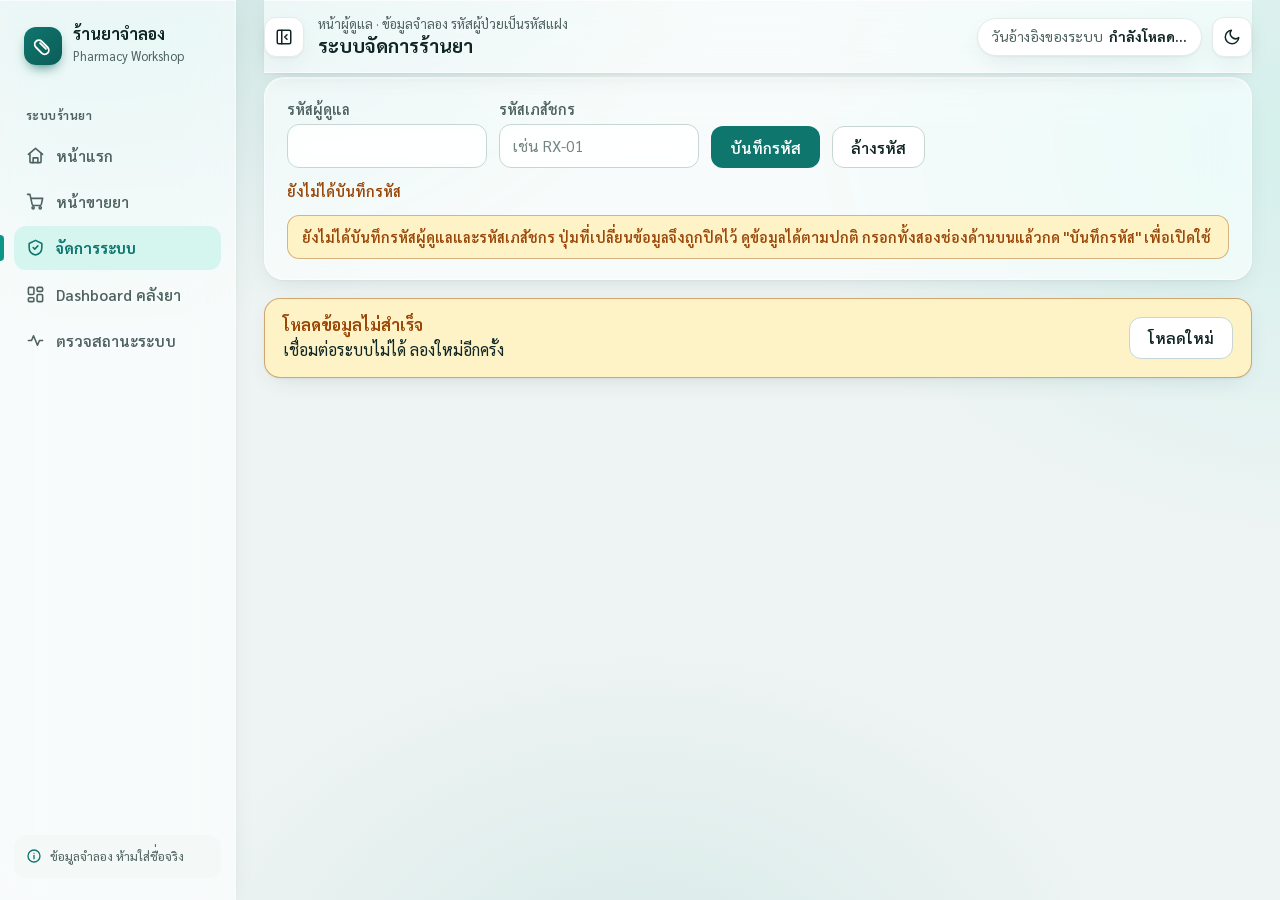
==== commit 1438731e: "Add Apple-style frosted glass layer to all pages assets/glass.css makes cards, sidebar and topbar tr" ====
--- a/admin.html
+++ b/admin.html
@@ -266,6 +266,7 @@
   .toast .x:hover { color: var(--text); border-color: var(--primary); }
   .toast .x:focus-visible { outline: 2px solid var(--primary); outline-offset: 2px; }
 </style>
+<link rel="stylesheet" href="assets/glass.css">
 </head>
 <body data-shell-title="ระบบจัดการร้านยา" data-shell-crumb="หน้าผู้ดูแล · ข้อมูลจำลอง รหัสผู้ป่วยเป็นรหัสแฝง">
 
--- a/assets/glass.css
+++ b/assets/glass.css
@@ -0,0 +1,74 @@
+/* =====================================================================
+   glass.css : ชั้นกระจกฝ้าแบบ Apple ใช้ร่วมทุกหน้า
+   ใช้สีเดิมจากตัวแปร (--bg, --surface, --primary ...) ไม่กำหนดสีใหม่
+   แค่ทำพื้นผิวให้โปร่งแสง + เบลอ + ขอบแสงบาง ๆ
+   โหลดไฟล์นี้หลังสไตล์ของหน้าเสมอ
+   ===================================================================== */
+:root {
+  --glass-alpha: 62%;
+  --glass-blur: blur(22px) saturate(170%);
+  --glass-edge: rgba(255, 255, 255, .55);
+  --glass-shine: inset 0 1px 0 rgba(255, 255, 255, .65);
+}
+:root[data-theme="dark"] {
+  --glass-alpha: 58%;
+  --glass-edge: rgba(255, 255, 255, .09);
+  --glass-shine: inset 0 1px 0 rgba(255, 255, 255, .06);
+}
+
+/* พื้นหลังมีแสงสีจาง ๆ จากสีหลักเดิม เพื่อให้เห็นความเป็นกระจก */
+body {
+  background:
+    radial-gradient(900px 600px at 8% -10%, color-mix(in srgb, var(--primary) 18%, transparent), transparent 70%),
+    radial-gradient(800px 600px at 105% 15%, color-mix(in srgb, var(--primary-2, var(--primary)) 14%, transparent), transparent 70%),
+    radial-gradient(700px 500px at 50% 110%, color-mix(in srgb, var(--primary) 10%, transparent), transparent 70%),
+    var(--bg);
+  background-attachment: fixed;
+}
+
+/* พื้นผิวกระจก */
+.sidebar,
+.topbar,
+.card,
+.kpi,
+.filters,
+.section-tabs,
+.alert-strip,
+.seg {
+  background: color-mix(in srgb, var(--surface) var(--glass-alpha), transparent);
+  -webkit-backdrop-filter: var(--glass-blur);
+  backdrop-filter: var(--glass-blur);
+  border-color: var(--glass-edge);
+  box-shadow: var(--glass-shine), var(--shadow, 0 8px 24px -8px rgba(0, 0, 0, .15));
+}
+.sidebar { border-right: 1px solid var(--glass-edge); }
+.topbar { border-bottom: 1px solid var(--glass-edge); }
+.card, .kpi, .filters, .section-tabs { border: 1px solid var(--glass-edge); }
+
+/* ช่องกรอกและตารางเป็นกระจกบางกว่า */
+input:not([type="checkbox"]):not([type="radio"]),
+select,
+textarea {
+  background: color-mix(in srgb, var(--surface) 72%, transparent);
+  -webkit-backdrop-filter: blur(12px);
+  backdrop-filter: blur(12px);
+}
+thead th {
+  background: color-mix(in srgb, var(--surface-2, var(--surface)) 80%, transparent);
+  -webkit-backdrop-filter: blur(12px);
+  backdrop-filter: blur(12px);
+}
+
+/* เบราว์เซอร์ที่ไม่รองรับการเบลอ หรือผู้ใช้ตั้งค่าลดความโปร่งใส ให้กลับเป็นพื้นทึบตามเดิม */
+@supports not ((backdrop-filter: blur(1px)) or (-webkit-backdrop-filter: blur(1px))) {
+  .sidebar, .topbar, .card, .kpi, .filters, .section-tabs, .alert-strip, .seg { background: var(--surface); }
+}
+@media (prefers-reduced-transparency: reduce) {
+  .sidebar, .topbar, .card, .kpi, .filters, .section-tabs, .alert-strip, .seg,
+  input, select, textarea, thead th {
+    background: var(--surface);
+    -webkit-backdrop-filter: none;
+    backdrop-filter: none;
+  }
+  body { background: var(--bg); }
+}
